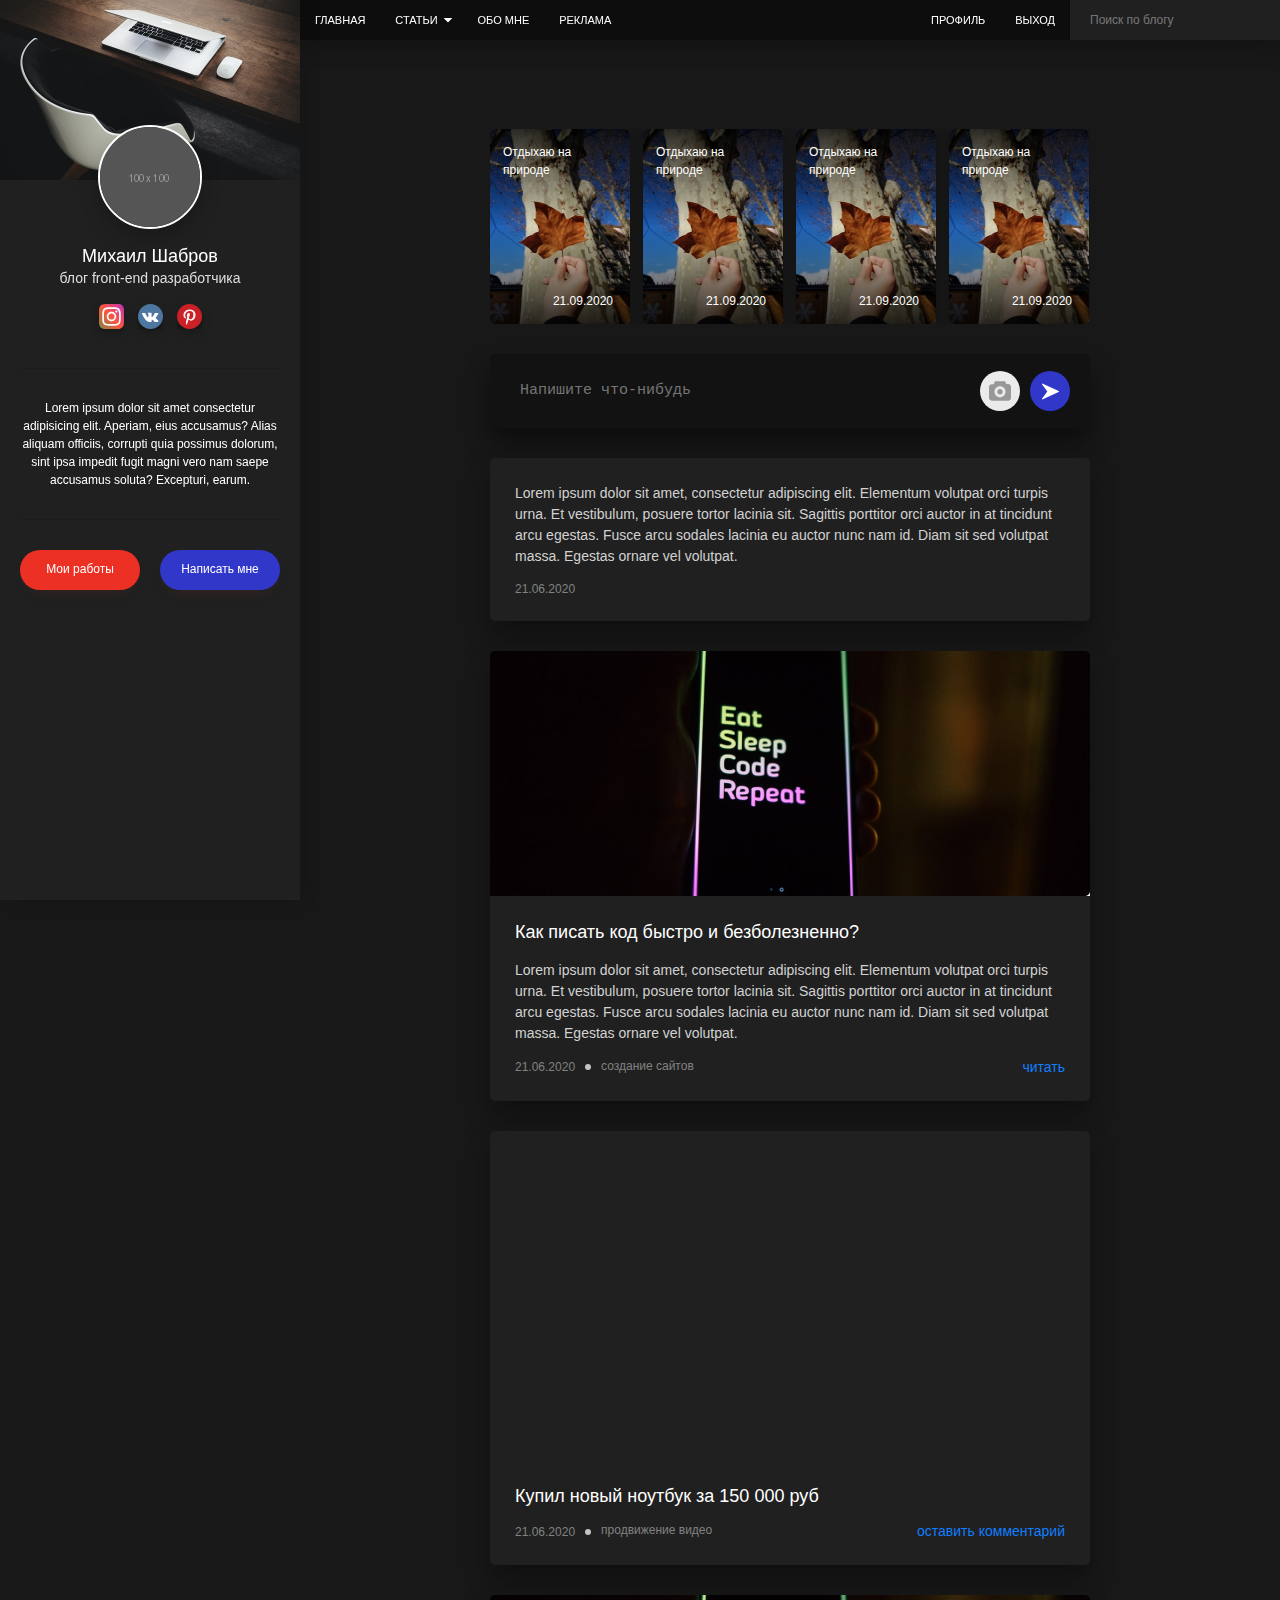
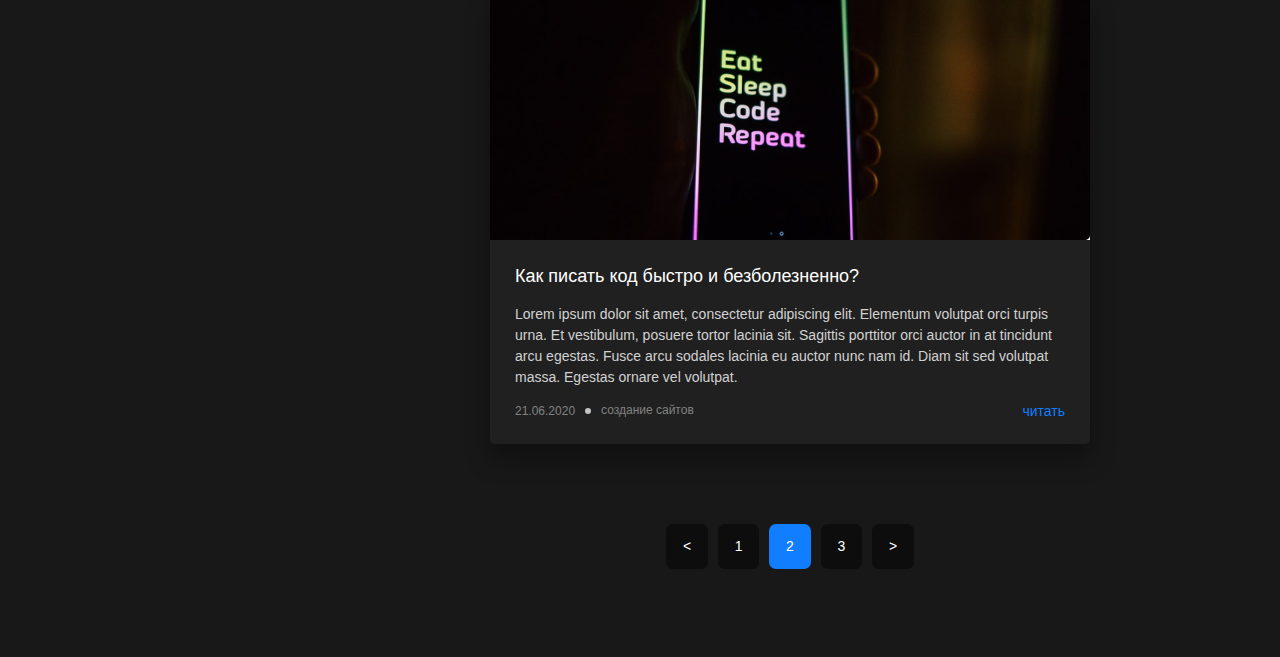
==== index.html @ 974a098c "test" ====
<!DOCTYPE html>
<html lang="ru">

<head>
    <meta charset="UTF-8">
    <meta http-equiv="X-UA-Compatible" content="IE=edge">
    <meta name="viewport" content="width=device-width, initial-scale=1.0">
    <link rel="stylesheet" href="css/style.min.css">
    <title>Главная</title>
</head>

<body>
    <div class="page">
        <header class="header">
            <div class="header__left">
                <nav class="nav">
                    <ul class="nav__list">
                        <li class="nav__item">
                            <a class="nav__link" href="index.html">Главная</a>
                        </li>
                        <li class="nav__item">
                            <a class="nav__link" href="#">
                                Статьи
                                <span class="nav__arrow arrow" id="arrow"></span>
                            </a>

                            <ul class="nav__sublist">
                                <li class="nav__subitem">
                                    <a class="nav__sublink" href="#">Создание сайтов</a>
                                </li>
                                <li class="nav__subitem">
                                    <a class="nav__sublink" href="#">Интернет-маркетинг</a>
                                </li>
                                <li class="nav__subitem">
                                    <a class="nav__sublink" href="#">Продвижение видео</a>
                                </li>
                            </ul>
                        </li>
                        <li class="nav__item">
                            <a class="nav__link" href="#">Обо мне</a>
                        </li>
                        <li class="nav__item">
                            <a class="nav__link" href="#">Реклама</a>
                        </li>
                    </ul>
                </nav>

                <button class="burger" type="button" id="burger">
                    <span></span>
                </button>
            </div>
            <div class="header__right">
                <nav class="nav">
                    <ul class="nav__list">
                        <li class="nav__item">
                            <a class="nav__link" href="profile.html">Профиль</a>
                        </li>
                        <li class="nav__item">
                            <a class="nav__link" href="signin.html">Выход</a>
                        </li>
                    </ul>
                </nav>
                <form action="searth.html" class="searth">
                    <input class="searth__input" type="text" name="mainsearth" id="mainsearth" placeholder="Поиск по блогу">
                </form>
            </div>
        </header>

        <aside class="sidebar">
            <div class="sidebar__header">
                <img src="images/sidebar-header.jpg" alt="">
            </div>
            <div class="sidebar__content">
                <div class="sidebar__user">
                    <img class="sidebar__user-photo" src="images/user-photo.png" alt="Михаил Шабров">
                    <div class="sidebar__user-info">
                        <h1 class="sidebar__user-name">Михаил Шабров</h1>
                        <div class="sidebar__user-text">блог front-end разработчика</div>
                    </div>
                    <div class="social social--sidebar">
                        <a class="social__link" href="#">
                            <img src="images/instagramSm.svg" alt="Миша Шабров insta">
                        </a>
                        <a class="social__link" href="#">
                            <img src="images/vkSm.svg" alt="Миша Шабров Vk">
                        </a>
                        <a class="social__link" href="#">
                            <img src="images/pinterestSm.svg" alt="Миша Шабров pinterest">
                        </a>
                    </div>
                </div>

                <nav class="nav  nav--mobile">
                    <ul class="nav__list">
                        <li class="nav__item">
                            <a class="nav__link" href="#">
                                Статьи
                                <span class="nav__arrow arrow" id="arrow"></span>
                            </a>

                            <ul class="nav__sublist">
                                <li class="nav__subitem">
                                    <a class="nav__sublink" href="#">Создание сайтов</a>
                                </li>
                                <li class="nav__subitem">
                                    <a class="nav__sublink" href="#">Интернет-маркетинг</a>
                                </li>
                                <li class="nav__subitem">
                                    <a class="nav__sublink" href="#">Продвижение видео</a>
                                </li>
                            </ul>
                        </li>
                        <li class="nav__item">
                            <a class="nav__link" href="#">
                                Обо мне
                                <span class="nav__arrow arrow" id="arrow"></span>
                            </a>

                            <ul class="nav__sublist">
                                <li class="nav__subitem">
                                    <a class="nav__sublink" href="#">Создание сайтов</a>
                                </li>
                                <li class="nav__subitem">
                                    <a class="nav__sublink" href="#">Интернет-маркетинг</a>
                                </li>
                                <li class="nav__subitem">
                                    <a class="nav__sublink" href="#">Продвижение видео</a>
                                </li>
                            </ul>
                        </li>
                        <li class="nav__item">
                            <a class="nav__link" href="#">Реклама</a>
                        </li>
                        <li class="nav__item">
                            <a class="nav__link" href="#">Профиль</a>
                        </li>
                    </ul>
                </nav>
                <div class="sidebar__text">
                    <p>Lorem ipsum dolor sit amet consectetur adipisicing elit. Aperiam, eius accusamus? Alias aliquam officiis, corrupti quia possimus dolorum, sint ipsa impedit fugit magni vero nam saepe accusamus soluta? Excepturi, earum.</p>
                </div>
                <div class="sidebar__footer">
                    <a class="btn btn--red btn--big" href="works.html">Мои работы</a>
                    <button class="btn btn--blue btn--big" type="button" data-modal="modal-contact">Написать мне</button>
                </div>
            </div>
        </aside>

        <main class="main">
            <div class="container">
                <img src="" alt="">
                <div class="stories">
                    <div class="stories__item" data-modal="modal-story">
                        <img class="stories__preview" src="images/story.jpg" alt="Отдыхаю на природе" />
                        <div class="stories__info">
                            <div class="stories__title">Отдыхаю на природе</div>
                            <div class="stories__date">21.09.2020</div>
                        </div>
                    </div>

                    <div class="stories__item" data-modal="modal-story">
                        <img class="stories__preview" src="images/story.jpg" alt="Отдыхаю на природе"></img>
                        <div class="stories__info">
                            <div class="stories__title">Отдыхаю на природе</div>
                            <div class="stories__date">21.09.2020</div>
                        </div>
                    </div>

                    <div class="stories__item" data-modal="modal-story">
                        <img class="stories__preview" src="images/story.jpg" alt="Отдыхаю на природе"></img>
                        <div class="stories__info">
                            <div class="stories__title">Отдыхаю на природе</div>
                            <div class="stories__date">21.09.2020</div>
                        </div>
                    </div>

                    <div class="stories__item" data-modal="modal-story">
                        <img class="stories__preview" src="images/story.jpg" alt="Отдыхаю на природе"></img>
                        <div class="stories__info">
                            <div class="stories__title">Отдыхаю на природе</div>
                            <div class="stories__date">21.09.2020</div>
                        </div>
                    </div>
                </div>

                <div class="add-post">
                    <form class="add-post__form" action="/">
                        <textarea class="add-post__text" name="add-post" placeholder="Напишите что-нибудь"></textarea>

                        <div class="add-post__actions">
                            <label class="add-post__file" for="imgInput">
                                <input type="file" id="imgInput">
                                <img src="images/photo.svg" alt="">
                            </label>
                            <button class="add-post__send" type="submit">
                                <img src="images/send.svg" alt="">
                            </button>
                        </div>
                    </form>
                </div>

                <div class="post">
                    <div class="post__content">
                        <div class="post__text-prev">
                            <p>Lorem ipsum dolor sit amet, consectetur adipiscing elit. Elementum volutpat orci turpis urna. Et vestibulum, posuere tortor lacinia sit. Sagittis porttitor orci auctor in at tincidunt arcu egestas. Fusce arcu sodales lacinia eu auctor nunc nam id. Diam sit sed volutpat massa. Egestas ornare vel volutpat.</p>
                        </div>

                        <div class="post__footer">
                            <ul class="post__data">
                                <li class="post__date">21.06.2020</li>
                            </ul>
                        </div>
                    </div>
                </div>

                <article class="post">
                    <div class="post__header post__header--preview">
                        <img src="images/post-preview.jpg" alt="Как писать код быстро и безболезненно?">
                    </div>
                    <div class="post__content">
                        <h2 class="post__title">Как писать код быстро и безболезненно?</h2>
                        <div class="post__text-prev">
                            <p>Lorem ipsum dolor sit amet, consectetur adipiscing elit. Elementum volutpat orci turpis urna. Et vestibulum, posuere tortor lacinia sit. Sagittis porttitor orci auctor in at tincidunt arcu egestas. Fusce arcu sodales lacinia eu auctor nunc nam id. Diam sit sed volutpat massa. Egestas ornare vel volutpat.</p>
                        </div>

                        <div class="post__footer">
                            <ul class="post__data">
                                <li class="post__date">21.06.2020</li>
                                <li class="post__cat">
                                    <a href="#">создание сайтов</a>
                                </li>
                            </ul>

                            <a class="post__read" href="post.html">читать</a>
                        </div>
                    </div>
                </article>

                <article class="post">
                    <div class="post__header">
                        <p class="embed">
                            <iframe src="https://www.youtube.com/embed/bWCzbR5DvCo" title="YouTube video player" frameborder="0" allow="accelerometer; autoplay; clipboard-write; encrypted-media; gyroscope; picture-in-picture" allowfullscreen></iframe>
                        </p>
                    </div>
                    <div class="post__content">
                        <h2 class="post__title">Купил новый ноутбук за 150 000 руб</h2>

                        <div class="post__footer">
                            <ul class="post__data">
                                <li class="post__date">21.06.2020</li>
                                <li class="post__cat">
                                    <a href="#">продвижение видео</a>
                                </li>
                            </ul>

                            <a class="post__read" href="#">оставить комментарий</a>
                        </div>
                    </div>
                </article>

                <article class="post">
                    <div class="post__header  post__header--preview">
                        <img src="images/post-preview.jpg" alt="Как писать код быстро и безболезненно?">
                    </div>
                    <div class="post__content">
                        <h2 class="post__title">Как писать код быстро и безболезненно?</h2>
                        <div class="post__text-prev">
                            <p>Lorem ipsum dolor sit amet, consectetur adipiscing elit. Elementum volutpat orci turpis urna. Et vestibulum, posuere tortor lacinia sit. Sagittis porttitor orci auctor in at tincidunt arcu egestas. Fusce arcu sodales lacinia eu auctor nunc nam id. Diam sit sed volutpat massa. Egestas ornare vel volutpat.</p>
                        </div>

                        <div class="post__footer">
                            <ul class="post__data">
                                <li class="post__date">21.06.2020</li>
                                <li class="post__cat">
                                    <a href="#">создание сайтов</a>
                                </li>
                            </ul>

                            <a class="post__read" href="post.html">читать</a>
                        </div>
                    </div>
                </article>

                <ul class="pagenav">
                    <li class="pagenav__item">
                        <a class="pagenav__link" href="#">&lt;</a>
                    </li>
                    <li class="pagenav__item">
                        <a class="pagenav__link" href="#">1</a>
                    </li>
                    <li class="pagenav__item this-page">
                        <a class="pagenav__link" href="#">2</a>
                    </li>
                    <li class="pagenav__item">
                        <a class="pagenav__link" href="#">3</a>
                    </li>
                    <li class="pagenav__item">
                        <a class="pagenav__link" href="#">&gt;</a>
                    </li>
                </ul>

            </div>
        </main>
    </div>
    <div class="modal" id="modal-contact">
        <div class="modal__content modal__content--contact">

            <button class="modal__close" type="button" id="closeModal">
                <img src="images/close.svg" alt="закрыть">
            </button>

            <form class="form" action="/">
                <div class="form__group">
                    <input class="form__field" type="text" name="contactName" placeholder="Ваще имя">
                    <span class="form__line"></span>
                </div>
                <div class="form__group">
                    <input class="form__field" type="email" name="contactEmail" placeholder="Ваш e-mail">
                    <span class="form__line"></span>
                </div>
                <div class="form__group">
                    <textarea class="form__field  form__field--textarea" name="contactText" placeholder="Текст сообщения"></textarea>
                    <span class="form__line"></span>
                </div>
                <div class="form__footer">
                    <button class="btn  btn--blue  btn--sm" type="submit">Отправить</button>
                </div>
            </form>

            <ul class="modal__footer">
                <li class="modal__footer-item">
                    e-mail: <a href="mailto:info@mywebsite.com">info@mywebsite.com</a>
                </li>
                <li class="modal__footer-item">
                    тел: <a href="tel:+94323285622">+943-232-856-22</a>
                </li>
            </ul>

        </div>
    </div>

    <div class="modal" id="modal-share">
        <div class="modal__content">

            <button class="modal__close" type="button" id="closeModal">
                <img src="images/close.svg" alt="закрыть">
            </button>

            <div class="social  social--modal">
                <a class="social__link" href="#">
                    <img src="images/shareFacebook.svg" alt="Миша Шабров insta">
                </a>
                <a class="social__link" href="#">
                    <img src="images/shareTwitter.svg" alt="Миша Шабров Vk">
                </a>
                <a class="social__link" href="#">
                    <img src="images/shareVk.svg" alt="Миша Шабров Vk">
                </a>
                <a class="social__link" href="#">
                    <img src="images/shareCopy.svg" alt="Миша Шабров pinterest">
                </a>
            </div>
        </div>
    </div>

    <div class="modal" id="modal-story">
        <div class="modal__content  modal__content--story">
            <video class="modal__story" src="" poster="http://placehold.it/450x600"></video>
        </div>
    </div>

    <!-- JabaScript -->
    <script src="js/app.min.js"></script>

</body>

</html>
---- css/style.min.css ----
*, *::before, *::after {
  box-sizing: border-box;
}

*:focus {
  outline: none;
}

h1, h2, h3, h4, h5, h6 {
  margin: 0;
  padding: 0;
}

a {
  font-family: inherit;
  text-decoration: none;
  color: inherit;
}

p {
  padding: 0;
  margin: 0;
}

ul, ol, li {
  padding: 0;
  margin: 0;
  list-style: none;
}

button, input {
  padding: 0;
  font-family: inherit;
  font-size: inherit;
  color: inherit;
  background: none;
  border: none;
}

html {
  font-size: 10px;
}

body {
  font-family: -apple-system, BlinkMacSystemFont, "Segoe UI", Roboto, "Helvetica Neue", Arial, "Noto Sans", sans-serif, "Apple Color Emoji", "Segoe UI Emoji", "Segoe UI Symbol", "Noto Color Emoji";
  font-size: 1.4rem;
  line-height: 1.5;
  font-weight: 400;
  color: #fff;
  background-color: #181818;
}
body.no-scroll, body.show-sidebar {
  overflow: hidden;
}

.page {
  display: flex;
  flex-direction: column;
  justify-content: center;
  min-height: 90vh;
  overflow: hidden;
}
.page__title {
  margin-bottom: 3rem;
  font-size: 2.1rem;
  line-height: 1;
  color: #fff;
}
.page__title--mb {
  margin-bottom: 6rem;
}
@media (max-width: 575px) {
  .page__title--mb {
    margin-bottom: 3rem;
  }
}
.show-sidebar .page::after {
  content: "";
  display: block;
  width: 100%;
  height: 100%;
  position: fixed;
  top: 0;
  left: 0;
  z-index: 1;
  background-color: rgba(0, 0, 0, 0.9);
}

.main {
  margin: auto 0;
  padding: 10rem 0 8rem 30rem;
}
@media (max-width: 991px) {
  .main {
    padding-left: 0;
  }
}
@media (max-width: 768px) {
  .main {
    padding: 6rem 0 4rem;
  }
}

.container {
  max-width: 70rem;
  margin: 0 auto;
  padding: 0 5rem;
}
@media (max-width: 768px) {
  .container {
    max-width: 64rem;
    padding: 0 2rem;
  }
}

.embed,
.fr-video {
  display: block;
  position: relative;
  overflow: hidden;
}
.embed::before,
.fr-video::before {
  content: "";
  display: block;
  padding-top: 56.25%;
}
.embed iframe,
.embed video,
.embed object,
.embed embed,
.fr-video iframe,
.fr-video video,
.fr-video object,
.fr-video embed {
  width: 100%;
  height: 100%;
  position: absolute;
  top: 0;
  left: 0;
}

.header {
  width: calc(100% - 30rem);
  height: 40px;
  display: flex;
  justify-content: space-between;
  background-color: #0D0D0D;
  box-shadow: 0px 5px 22px rgba(0, 0, 0, 0.25);
  position: fixed;
  top: 0;
  right: 0;
  z-index: 1000;
}
.header__left {
  display: flex;
}
.header__right {
  display: flex;
}
@media (max-width: 991px) {
  .header {
    width: 100%;
  }
}

.nav--mobile {
  display: none;
}
.nav__list {
  display: flex;
}
@media (max-width: 991px) {
  .nav__list {
    flex-direction: column;
  }
}
.nav__item {
  position: relative;
  background-color: #0D0D0D;
  color: #fff;
  transition: background-color 0.2s linear;
}
@media (max-width: 991px) {
  .nav__item {
    text-align: left;
    background-color: transparent;
  }
}
@media (min-width: 991px) {
  .nav__item:hover {
    background-color: #3137C9;
  }
  .nav__item:hover .nav__sublist {
    pointer-events: all;
    opacity: 1;
    transform: translateX(0);
  }
}
.nav__link {
  display: block;
  height: 4rem;
  padding: 1.2em 1.36em;
  position: relative;
  text-transform: uppercase;
  font-size: 1.1rem;
  line-height: 1.3;
  color: inherit;
}
@media (max-width: 991px) {
  .nav__link {
    height: auto;
    padding: 0.6em 0;
    text-transform: none;
    font-size: 1.6rem;
    font-weight: 300;
  }
}
.nav__sublist {
  width: 16.5rem;
  padding: 1rem 1.4rem 1.2rem;
  background-color: #3137C9;
  box-shadow: 0px 6px 8px rgba(0, 0, 0, 0.2);
  border-radius: 0px 0px 5px 5px;
  pointer-events: none;
  opacity: 0;
  position: absolute;
  top: 100%;
  left: 0;
  transform: translateY(50%);
  transition: opacity 0.2s linear, transform 0.2s linear;
}
@media (max-width: 991px) {
  .nav__sublist {
    display: none;
    padding-left: 2rem;
    padding-right: 0;
    position: static;
    pointer-events: all;
    background-color: transparent;
    box-shadow: none;
    opacity: 1;
    transform: translateY(0);
  }
  .nav__sublist.open {
    display: block;
  }
}
.nav__subitem:not(:last-child) {
  margin-bottom: 1rem;
}
.nav__sublink {
  font-size: 1.2rem;
  line-height: 1.4;
  color: #fff;
  color: inherit;
}
.nav__sublink:hover {
  text-decoration: underline;
}
@media (max-width: 991px) {
  .nav__sublink {
    font-weight: 300;
    font-size: 1.5rem;
  }
}
@media (max-width: 991px) {
  .nav {
    display: none;
  }
  .nav--mobile {
    display: block;
    padding-left: 1rem;
  }
}

.arrow {
  width: 1rem;
  height: 0.5rem;
  display: block;
  background-image: url("../images/arrow.svg");
  background-repeat: no-repeat;
  background-size: cover;
  position: absolute;
  top: 50%;
  right: 1rem;
  z-index: 1;
  transform: translate(0, -50%);
}

.burger {
  width: 3rem;
  height: 2rem;
  display: none;
  position: absolute;
  top: 50%;
  left: 1.5rem;
  z-index: 1;
  transform: translateY(-50%);
}
.burger span {
  display: block;
  width: 100%;
  height: 0.2rem;
  background-color: #fff;
  transition: background-color 0.2s linear;
}
.burger span::before, .burger span::after {
  content: "";
  display: block;
  width: 100%;
  height: 0.2rem;
  position: absolute;
  background-color: #fff;
  transition: transform 0.2s linear;
}
.burger span::before {
  top: 0%;
}
.burger span::after {
  bottom: 0;
}
.show-sidebar .burger span {
  background-color: transparent;
}
.show-sidebar .burger span::before, .show-sidebar .burger span::after {
  top: 50%;
}
.show-sidebar .burger span::before {
  transform: rotate(45deg);
}
.show-sidebar .burger span::after {
  transform: rotate(-45deg);
}
@media (max-width: 991px) {
  .burger {
    display: block;
  }
}

.searth {
  background-color: #202020;
}
.searth__input {
  display: block;
  min-width: 21rem;
  height: 100%;
  padding: 0 2rem;
  font-size: 1.2rem;
  line-height: 1.2;
  color: #fff;
}
.searth__input::placeholder {
  color: rgba(255, 255, 255, 0.4);
}
@media (max-width: 768px) {
  .searth__input::placeholder {
    font-size: 1.6rem;
  }
}

.sidebar {
  width: 30rem;
  height: 100vh;
  padding-bottom: 2rem;
  display: flex;
  flex-direction: column;
  background-color: #202020;
  box-shadow: 5px 0px 15px rgba(5, 5, 5, 0.1);
  text-align: center;
  position: fixed;
  top: 0;
  left: 0;
  z-index: 1000;
}
@media (max-width: 991px) {
  .sidebar {
    height: calc(100vh - 4rem);
    top: 4rem;
    background-color: #0D0D0D;
    transform: translateX(-100%);
    transition: transform 0.2s linear;
  }
  .show-sidebar .sidebar {
    transform: translateX(0);
  }
}
.sidebar__header {
  height: 18rem;
}
.sidebar__header img {
  display: block;
  width: 100%;
  height: 100%;
}
@media (max-width: 991px) {
  .sidebar__header {
    height: 10rem;
  }
}
.sidebar__content {
  display: flex;
  flex-direction: column;
  margin-top: -5.5rem;
  padding: 0 2rem;
}
@media (max-width: 991px) {
  .sidebar__content {
    margin-top: -2rem;
  }
}
.sidebar__user {
  margin-bottom: 2.5rem;
}
@media (max-width: 991px) {
  .sidebar__user {
    display: flex;
    align-items: flex-end;
    text-align: left;
    margin-bottom: 2rem;
    padding-bottom: 1.5rem;
    border-bottom: 2px solid #1c1c1c;
  }
}
.sidebar__user-photo {
  margin-bottom: 1rem;
  border-radius: 50%;
  border: 2px solid #fff;
  box-shadow: 0px 7px 20px rgba(0, 0, 0, 0.25);
}
@media (max-width: 991px) {
  .sidebar__user-photo {
    width: 6.5rem;
    height: 6.5rem;
    margin-bottom: 0;
    margin-right: 1rem;
  }
}
.sidebar__user-name {
  font-weight: 400;
  font-size: 1.8rem;
  line-height: 1.3;
}
@media (max-width: 991px) {
  .sidebar__user-name {
    font-size: 1.5rem;
  }
}
.sidebar__user-text {
  margin-bottom: 1.5rem;
  font-size: 1.4rem;
  font-weight: 300;
  color: #DEDEDE;
}
@media (max-width: 991px) {
  .sidebar__user-text {
    margin-bottom: 0;
    font-size: 1.2rem;
  }
}
.sidebar__text {
  padding: 3rem 0;
  border-top: 1px solid #1C1C1C;
  border-bottom: 1px solid #1C1C1C;
  font-size: 1.2rem;
}
@media (max-width: 991px) {
  .sidebar__text {
    display: none;
  }
}
.sidebar__footer {
  display: flex;
  justify-content: space-between;
  margin-top: 3rem;
}

.social {
  display: flex;
  justify-content: center;
}
@media (max-width: 991px) {
  .social--sidebar {
    display: none;
  }
}
.social__link {
  display: inline-block;
  transition: transform 0.2s ease-in-out;
}
.social__link img {
  filter: drop-shadow(0px 4px 4px rgba(0, 0, 0, 0.25));
}
.social__link:not(:last-child) {
  margin-right: 1rem;
}
.social__link:hover {
  transform: translateY(5%);
}

.btn {
  display: inline-block;
  padding: 1em 1.75em;
  font-size: 1.2rem;
  font-weight: 500;
  line-height: 1.3;
  box-shadow: 0px 0.6em 1.5em -0.9em rgba(242, 63, 63, 0.2);
  border-radius: 2em;
  cursor: pointer;
  transition: opacity 0.2s linear;
}
.btn:hover {
  opacity: 0.8;
}
.btn--red {
  background-color: #ED3024;
  box-shadow: #ED3024;
}
.btn--blue {
  background-color: #3137C9;
  box-shadow: #3137C9;
}
.btn--big {
  min-width: 12rem;
}
.btn--sm {
  padding: 0.7em 1.2em;
  border-radius: 0.4em;
}

.stories {
  display: grid;
  grid-template-columns: repeat(4, 14rem);
  grid-template-rows: 19.5rem;
  gap: 1.3rem;
  overflow: auto;
  margin-bottom: 3rem;
}
.stories__item {
  overflow: hidden;
  box-shadow: 0px 5px 15px rgba(0, 0, 0, 0.2);
  border-radius: 0.4em;
  position: relative;
}
.stories__item::after {
  content: "";
  display: block;
  width: 100%;
  height: 100%;
  background: linear-gradient(to bottom, rgba(0, 0, 0, 0.8) 0%, rgba(0, 0, 0, 0) 50%, rgba(0, 0, 0, 0.8) 100%);
  position: absolute;
  top: 0;
  left: 0;
}
.stories__preview {
  display: block;
  max-width: 100%;
  height: auto;
}
.stories__info {
  height: 100%;
  padding: 1.4rem 1.7rem 1.4rem 1.3rem;
  font-size: 1.2rem;
  display: flex;
  flex-direction: column;
  justify-content: space-between;
  align-items: flex-end;
  position: absolute;
  top: 0;
  left: 0;
  z-index: 1;
}

.add-post {
  margin-bottom: 3rem;
  padding: 1.7rem 2rem 1.7rem 3rem;
  background-color: #121212;
  box-shadow: 0px 15px 25px rgba(0, 0, 0, 0.45);
  border-radius: 0.35em;
}
.add-post__form {
  display: flex;
  justify-content: space-between;
  align-items: center;
}
.add-post__text {
  display: block;
  overflow: hidden;
  width: 100%;
  height: 3rem;
  padding: 0;
  border: none;
  background: none;
  resize: none;
  font-size: 1.5rem;
  line-height: 2;
  color: #d2d2d2;
}
.add-post__actions {
  width: 10rem;
  display: flex;
  align-items: center;
}
.add-post__file, .add-post__send {
  width: 4rem;
  height: 4rem;
  display: flex;
  justify-content: center;
  align-items: center;
  border-radius: 50%;
  cursor: pointer;
}
.add-post__file {
  margin-right: 1rem;
  background-color: #EBEBEB;
}
.add-post__file input {
  display: none;
}
.add-post__send {
  background-color: #3137C9;
}

.post {
  overflow: hidden;
  padding: 2.5rem;
  background-color: #202020;
  box-shadow: 0px 15px 25px rgba(0, 0, 0, 0.35);
  border-radius: 0.35em;
}
.post:not(:last-child) {
  margin-bottom: 3rem;
}
@media (max-width: 575px) {
  .post:not(:last-child) {
    margin-bottom: 2rem;
  }
}
.post__actions {
  display: flex;
  justify-content: space-between;
  align-items: center;
  margin-bottom: 1rem;
}
.post__actions-item {
  display: flex;
  align-items: center;
  font-size: 1.2rem;
  opacity: 0.6;
}
.post__actions-item img {
  margin-left: 1rem;
}
.post__actions-item:hover {
  text-decoration: underline;
  opacity: 1;
}
.post__header {
  margin-bottom: 2rem;
}
.post__header img {
  display: block;
  max-width: 100%;
  margin: 0 auto;
  height: auto;
}
.post__header .embed {
  border-radius: 0.35em;
}
.post__header--preview {
  margin: -2.5rem -2.5rem 2.5rem;
}
@media (max-width: 575px) {
  .post__header--preview {
    margin: -1.5rem -1.5rem 1.5rem;
  }
}
.post__title {
  margin-bottom: 1.5rem;
  font-size: 1.8rem;
  font-weight: 500;
  line-height: 1.3;
}
.post__title--mb0 {
  margin-bottom: 0;
}
.post__title--title {
  margin-bottom: 0.5rem;
}
.post__subtitle {
  margin-bottom: 1.5rem;
  font-size: 1.6em;
  font-weight: 500;
}
.post__text-prev {
  font-size: 1.4rem;
  color: #d2d2d2;
}
.post__text {
  font-size: 1.4rem;
  color: #d2d2d2;
}
.post__text p {
  margin-bottom: 3rem;
}
@media (max-width: 575px) {
  .post__text p {
    margin-bottom: 1.5rem;
  }
}
.post__text img {
  display: block;
  max-width: 100%;
  height: auto;
}
.post__text ul, .post__text ol {
  list-style-position: inside;
  margin-bottom: 2rem;
}
.post__text ul ul, .post__text ul ol, .post__text ol ul, .post__text ol ol {
  padding-left: 1.5rem;
  margin-bottom: 0;
}
.post__text ol > li {
  list-style: decimal;
  list-style-position: inside;
}
.post__footer {
  display: flex;
  justify-content: space-between;
  margin-top: 1.5rem;
}
@media (max-width: 575px) {
  .post__footer {
    flex-direction: column;
  }
}
.post__data {
  display: flex;
  font-size: 1.2rem;
  line-height: 1.2;
  color: #828282;
}
.post__data li:not(:last-child) {
  display: flex;
  align-items: center;
}
.post__data li:not(:last-child)::after {
  content: "";
  display: inline-block;
  margin: 0 1rem;
  width: 0.6rem;
  height: 0.6rem;
  border-radius: 100%;
  background-color: #C4C4C4;
}
.post__data a:hover {
  text-decoration: underline;
}
@media (max-width: 575px) {
  .post__data {
    margin-bottom: 1rem;
  }
}
.post__read {
  font-size: 1.4rem;
  line-height: 1.2;
  color: #107EFF;
}
.post__read:hover {
  text-decoration: underline;
}
@media (max-width: 768px) {
  .post {
    padding: 1.5rem;
  }
}

.pagenav {
  display: flex;
  justify-content: center;
  margin-top: 8rem;
}
.pagenav__item {
  padding: 0.85em 1.2em;
  background-color: #0D0D0D;
  border-radius: 0.5em;
  transition: background-color 0.2s linear;
}
.pagenav__item:not(:last-child) {
  margin-right: 1rem;
}
.pagenav__item:hover {
  background-color: rgba(16, 126, 255, 0.4);
}
.pagenav__item.this-page {
  background-color: #107EFF;
}
@media (max-width: 575px) {
  .pagenav {
    margin-top: 4rem;
  }
}

.related {
  margin-bottom: 3rem;
  padding: 3rem 0 0.5rem;
  border-top: 1px solid #1c1c1c;
  border-bottom: 1px solid #1c1c1c;
}
.related__list {
  display: flex;
  flex-wrap: wrap;
}
@media (max-width: 575px) {
  .related__list {
    flex-direction: column;
  }
}
.related__list-item {
  width: 50%;
  margin-bottom: 2.5rem;
}
@media (max-width: 575px) {
  .related__list-item {
    width: 100%;
  }
}
.related__name {
  display: block;
  text-overflow: ellipsis;
  overflow: hidden;
  white-space: nowrap;
  font-size: 1.4rem;
  font-weight: 500;
  line-height: 1.2;
  color: #F3EBA2;
}
.related__name:hover {
  text-decoration: underline;
}
.related__date {
  font-size: 1.2rem;
  line-height: 1.2;
  color: #828282;
}
@media (max-width: 575px) {
  .related {
    padding-top: 1.5rem;
    margin-bottom: 2rem;
  }
}

.form {
  display: flex;
  flex-wrap: wrap;
}
.form__group {
  width: 100%;
  margin-bottom: 1.5rem;
  position: relative;
}
.form__field {
  width: 100%;
  padding: 1rem 0;
  display: block;
  border: none;
  border-bottom: 1px solid #3F3F3F;
  background: none;
  font-family: inherit;
  font-size: 1.4rem;
  line-height: 1.2;
  color: #fff;
}
.form__field--textarea {
  overflow: hidden;
  height: 30px;
  padding: 0.5rem 0;
  resize: none;
}
.form__field::placeholder {
  color: rgba(255, 255, 255, 0.2);
}
.form__field:focus + .form__line {
  width: 100%;
}
.form__line {
  width: 0;
  height: 1px;
  position: absolute;
  bottom: 0;
  left: 0;
  z-index: 1;
  background-color: #107EFF;
  transition: width 0.2s linear;
}
.form__footer {
  margin-top: 1rem;
}
.form__footer--center {
  margin: 1rem auto 2rem;
}

.comments {
  margin-top: 5rem;
}
.comments > .comments {
  margin-top: 3rem;
}
.comments > .comments .comments__item {
  padding-left: 3rem;
}
@media (max-width: 575px) {
  .comments > .comments .comments__item {
    padding-left: 1.5rem;
  }
}
@media (max-width: 575px) {
  .comments > .comments {
    margin-top: 2rem;
  }
}
.comments__author {
  display: flex;
  align-items: center;
  margin-bottom: 1.5rem;
}
.comments__author-left {
  margin-right: 1.5rem;
}
.comments__avatar {
  width: 3rem;
  height: 3rem;
  border-radius: 50%;
}
.comments__author-right {
  line-height: 1.5;
}
.comments__name {
  font-size: 1.2rem;
  font-weight: 500;
  color: #fff;
}
.comments__date {
  font-size: 1.2rem;
  font-weight: 400;
  color: #757575;
}
.comments__text {
  margin-bottom: 1rem;
  font-size: 1.2rem;
  line-height: 1.3;
  color: #fff;
}
.comments__reply {
  font-size: 1.2rem;
  color: #107EFF;
}
.comments__reply:hover {
  text-decoration: underline;
}
@media (max-width: 575px) {
  .comments {
    margin-top: 3rem;
  }
}

.work {
  display: flex;
  overflow: hidden;
  background-color: #202020;
  box-shadow: 0px 15px 25px rgba(0, 0, 0, 0.35);
  border-radius: 0.35em;
}
.work:not(:last-child) {
  margin-bottom: 3rem;
}
.work__left {
  width: 50%;
}
.work__left img {
  display: block;
  max-width: 100%;
  height: auto;
  object-fit: cover;
}
@media (max-width: 768px) {
  .work__left {
    width: 100%;
  }
}
.work__right {
  width: 50%;
  display: flex;
  flex-direction: column;
  padding: 2.5rem;
}
@media (max-width: 768px) {
  .work__right {
    width: 100%;
  }
}
.work__title {
  margin-bottom: 3rem;
  font-size: 2.4rem;
  line-height: 1.1;
  font-weight: 500;
  color: #fff;
}
@media (max-width: 575px) {
  .work__title {
    margin-bottom: 1.5rem;
    font-size: 2rem;
  }
}
.work__text {
  max-height: 28rem;
  overflow: auto;
  margin-bottom: 3rem;
  font-size: 1.6rem;
  line-height: 1.6;
  color: #d2d2d2;
}
@media (max-width: 575px) {
  .work__text {
    font-size: 1.2rem;
  }
}
.work__tags {
  display: flex;
  flex-wrap: wrap;
}
.work__tags-item {
  margin-bottom: 1rem;
  padding: 0.4rem 0.9rem;
  background-color: #EA8C1E;
  border-radius: 0.3rem;
  font-size: 1.1em;
  line-height: 1.2;
  color: #fff;
}
.work__tags-item:not(:last-child) {
  margin-right: 1rem;
}
.work__wrap {
  margin-top: auto;
  margin-left: auto;
  max-width: 13rem;
}
@media (max-width: 768px) {
  .work__wrap {
    margin-top: 2rem;
  }
}
@media (max-width: 768px) {
  .work {
    flex-direction: column;
  }
}

.profile {
  width: 100%;
  display: flex;
  justify-content: space-between;
  align-items: center;
}
.profile__left {
  width: 100%;
  max-width: 35rem;
  padding-right: 1rem;
}
.profile__right {
  max-width: 15rem;
}
@media (max-width: 575px) {
  .profile__right {
    margin-bottom: 2rem;
  }
}
.profile__photo {
  display: flex;
  flex-direction: column;
  font-size: 1.4rem;
  line-height: 1.2;
  color: #107EFF;
  text-decoration: underline;
}
.profile__photo img {
  margin-bottom: 1rem;
}
.profile__photo input {
  display: none;
}
.profile__photo:hover {
  text-decoration: none;
}
@media (max-width: 575px) {
  .profile {
    align-items: flex-start;
    flex-direction: column-reverse;
  }
}

.sign {
  max-width: 28rem;
  margin: 0 auto;
  text-align: center;
}
.sign__footer {
  display: flex;
  justify-content: center;
}
.sign__footer-item {
  margin: 0 0.5rem;
}
.sign__footer-item a:hover {
  text-decoration: underline;
}

.modal {
  width: 100%;
  height: 100%;
  display: none;
  justify-content: center;
  align-items: center;
  padding: 1rem;
  position: fixed;
  top: 0;
  left: 0;
  z-index: 1010;
  background-color: rgba(0, 0, 0, 0.9);
}
.modal.show-modal {
  display: flex;
}
.modal__content {
  max-width: 50rem;
  padding: 8rem;
  position: relative;
  background-color: #202020;
  border-radius: 0.35em;
  box-shadow: 0px 10px 35px rgba(0, 0, 0, 0.25);
}
.modal__content--contact {
  padding-bottom: 2.5rem;
}
.modal__content--story {
  padding: 0;
  background: none;
}
.modal__close {
  position: absolute;
  top: 2rem;
  right: 2rem;
  z-index: 1;
  cursor: pointer;
}
.modal__close img {
  transition: transform 0.3s linear, opacity 0.3s linear;
  opacity: 0.6;
}
.modal__close:hover img {
  transform: scale(1.3);
  opacity: 1;
}
.modal__footer {
  display: flex;
  justify-content: center;
  margin-top: 4rem;
}
.modal__footer-item {
  margin: 0 1rem;
  font-size: 1.2rem;
  color: #B3B3B3;
}
.modal__footer-item a {
  text-decoration: underline;
}
.modal__footer-item:hover a {
  text-decoration: none;
}
.modal__video {
  display: block;
  max-width: 100%;
  height: auto;
}
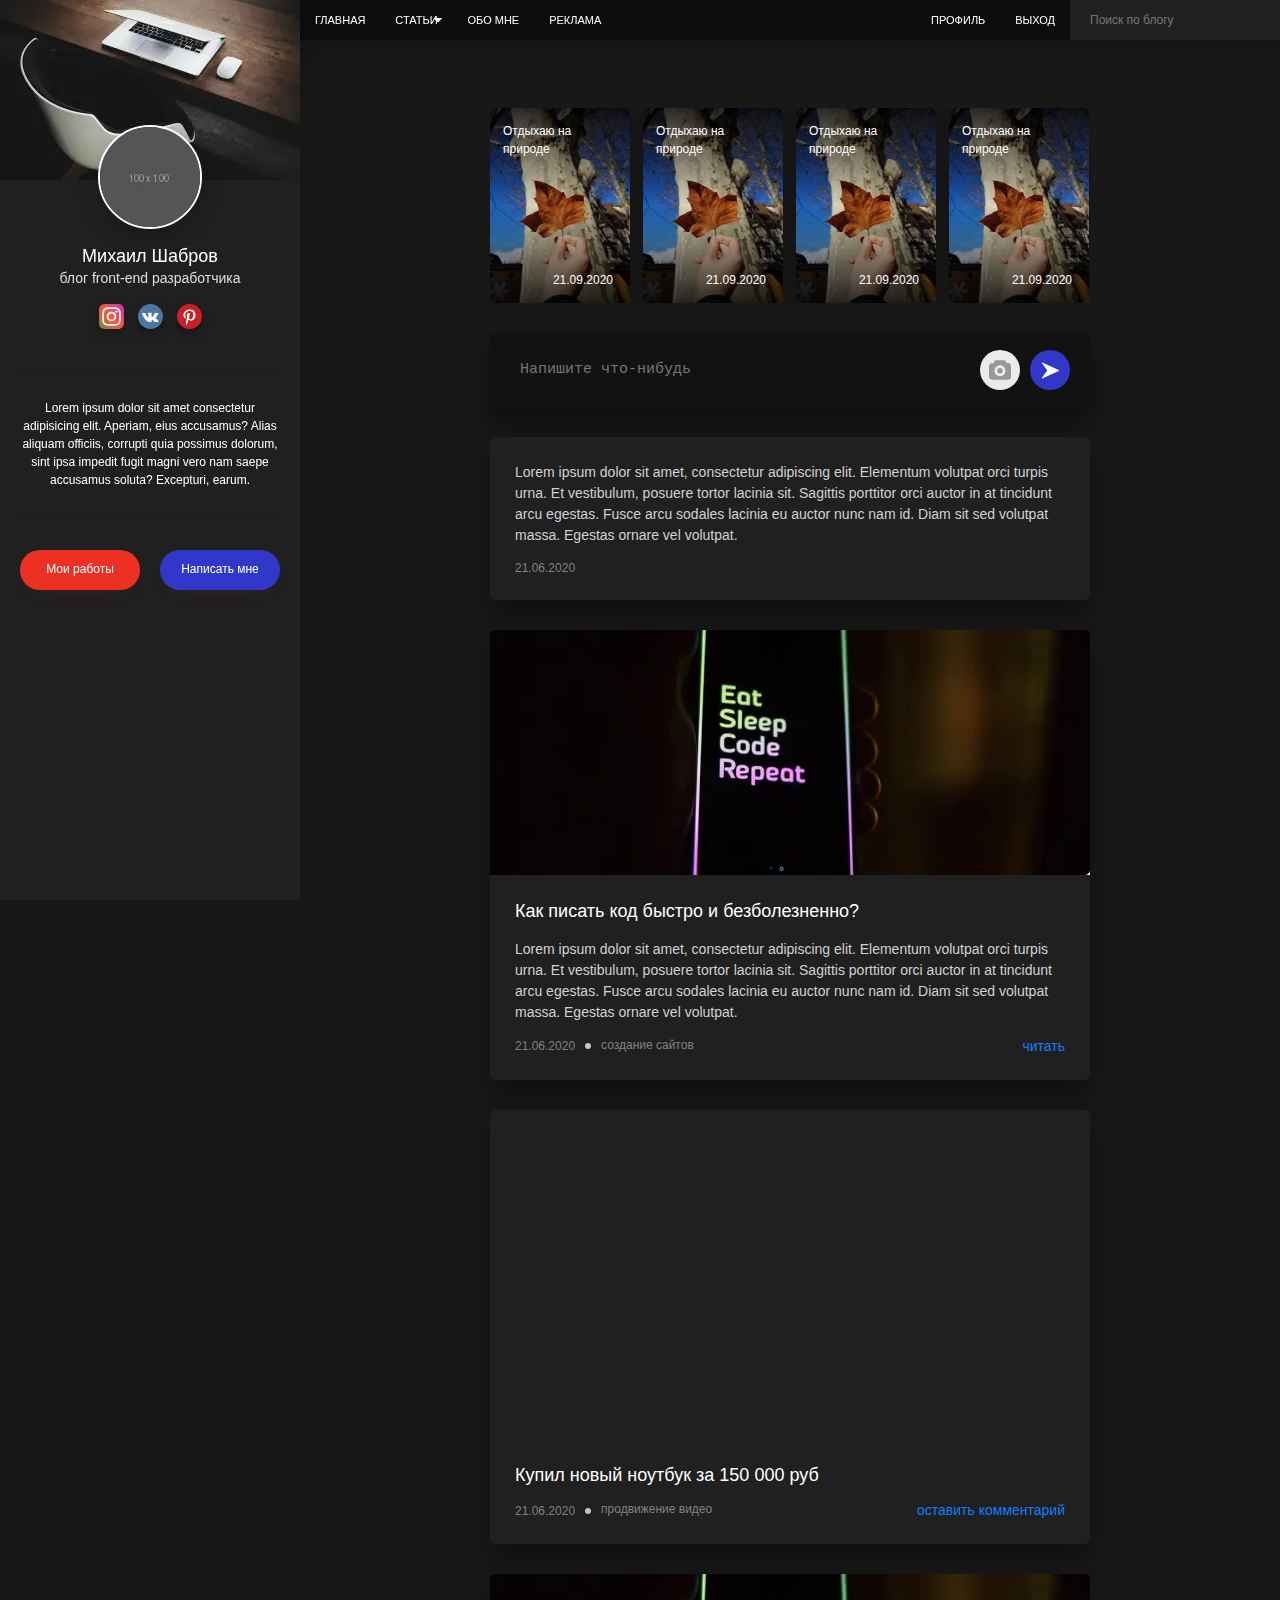
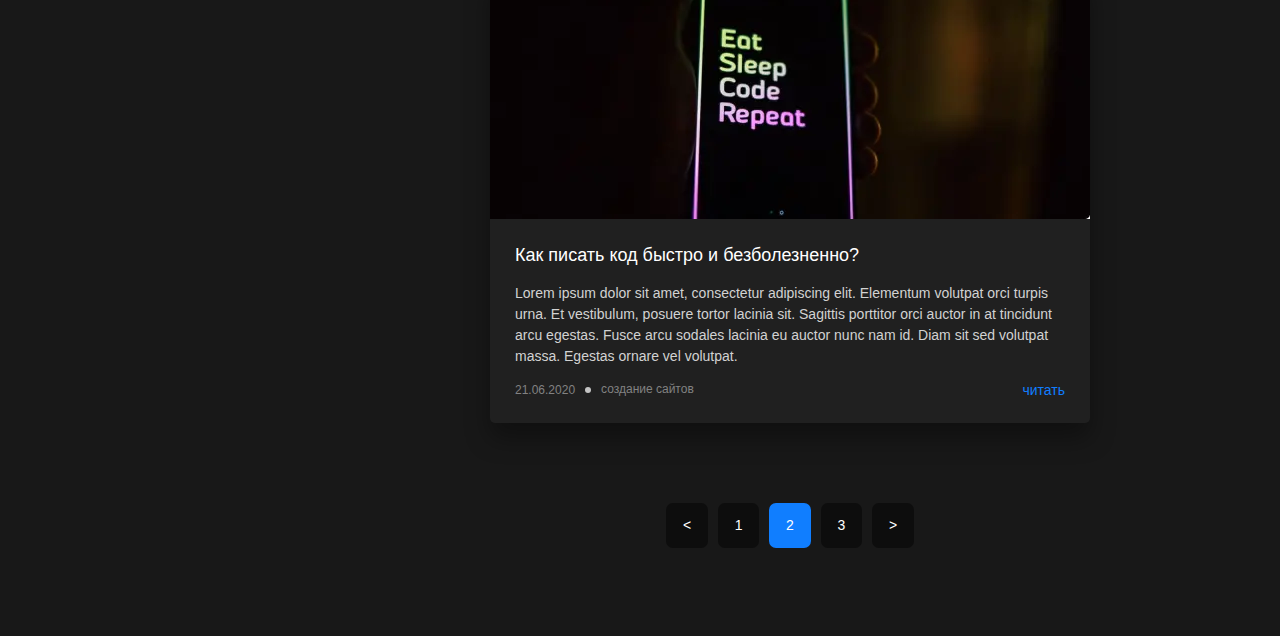
==== commit 7436f7ea: "build" ====
--- a/index.html
+++ b/index.html
@@ -5,7 +5,7 @@
     <meta charset="UTF-8">
     <meta http-equiv="X-UA-Compatible" content="IE=edge">
     <meta name="viewport" content="width=device-width, initial-scale=1.0">
-    <link rel="stylesheet" href="css/style.min.css">
+    <link rel="stylesheet" href="css/style.min.css?_v=20211227165929">
     <title>Главная</title>
 </head>
 
@@ -68,11 +68,15 @@
 
         <aside class="sidebar">
             <div class="sidebar__header">
-                <img src="images/sidebar-header.jpg" alt="">
+                <picture>
+                    <source srcset="images/sidebar-header.webp" type="image/webp"><img src="images/sidebar-header.jpg" alt="">
+                </picture>
             </div>
             <div class="sidebar__content">
                 <div class="sidebar__user">
-                    <img class="sidebar__user-photo" src="images/user-photo.png" alt="Михаил Шабров">
+                    <picture>
+                        <source srcset="images/user-photo.webp" type="image/webp"><img class="sidebar__user-photo" src="images/user-photo.png" alt="Михаил Шабров">
+                    </picture>
                     <div class="sidebar__user-info">
                         <h1 class="sidebar__user-name">Михаил Шабров</h1>
                         <div class="sidebar__user-text">блог front-end разработчика</div>
@@ -93,10 +97,7 @@
                 <nav class="nav  nav--mobile">
                     <ul class="nav__list">
                         <li class="nav__item">
-                            <a class="nav__link" href="#">
-                                Статьи
-                                <span class="nav__arrow arrow" id="arrow"></span>
-                            </a>
+                            <a class="nav__link" href="#">Статьи</a>
 
                             <ul class="nav__sublist">
                                 <li class="nav__subitem">
@@ -111,22 +112,7 @@
                             </ul>
                         </li>
                         <li class="nav__item">
-                            <a class="nav__link" href="#">
-                                Обо мне
-                                <span class="nav__arrow arrow" id="arrow"></span>
-                            </a>
-
-                            <ul class="nav__sublist">
-                                <li class="nav__subitem">
-                                    <a class="nav__sublink" href="#">Создание сайтов</a>
-                                </li>
-                                <li class="nav__subitem">
-                                    <a class="nav__sublink" href="#">Интернет-маркетинг</a>
-                                </li>
-                                <li class="nav__subitem">
-                                    <a class="nav__sublink" href="#">Продвижение видео</a>
-                                </li>
-                            </ul>
+                            <a class="nav__link" href="#">Обо мне</a>
                         </li>
                         <li class="nav__item">
                             <a class="nav__link" href="#">Реклама</a>
@@ -148,10 +134,11 @@
 
         <main class="main">
             <div class="container">
-                <img src="" alt="">
                 <div class="stories">
                     <div class="stories__item" data-modal="modal-story">
-                        <img class="stories__preview" src="images/story.jpg" alt="Отдыхаю на природе" />
+                        <picture>
+                            <source srcset="images/story.webp" type="image/webp"><img class="stories__preview" src="images/story.jpg" alt="Отдыхаю на природе">
+                        </picture>
                         <div class="stories__info">
                             <div class="stories__title">Отдыхаю на природе</div>
                             <div class="stories__date">21.09.2020</div>
@@ -159,7 +146,9 @@
                     </div>
 
                     <div class="stories__item" data-modal="modal-story">
-                        <img class="stories__preview" src="images/story.jpg" alt="Отдыхаю на природе"></img>
+                        <picture>
+                            <source srcset="images/story.webp" type="image/webp"><img class="stories__preview" src="images/story.jpg" alt="Отдыхаю на природе">
+                        </picture>
                         <div class="stories__info">
                             <div class="stories__title">Отдыхаю на природе</div>
                             <div class="stories__date">21.09.2020</div>
@@ -167,7 +156,9 @@
                     </div>
 
                     <div class="stories__item" data-modal="modal-story">
-                        <img class="stories__preview" src="images/story.jpg" alt="Отдыхаю на природе"></img>
+                        <picture>
+                            <source srcset="images/story.webp" type="image/webp"><img class="stories__preview" src="images/story.jpg" alt="Отдыхаю на природе">
+                        </picture>
                         <div class="stories__info">
                             <div class="stories__title">Отдыхаю на природе</div>
                             <div class="stories__date">21.09.2020</div>
@@ -175,7 +166,9 @@
                     </div>
 
                     <div class="stories__item" data-modal="modal-story">
-                        <img class="stories__preview" src="images/story.jpg" alt="Отдыхаю на природе"></img>
+                        <picture>
+                            <source srcset="images/story.webp" type="image/webp"><img class="stories__preview" src="images/story.jpg" alt="Отдыхаю на природе">
+                        </picture>
                         <div class="stories__info">
                             <div class="stories__title">Отдыхаю на природе</div>
                             <div class="stories__date">21.09.2020</div>
@@ -215,7 +208,9 @@
 
                 <article class="post">
                     <div class="post__header post__header--preview">
-                        <img src="images/post-preview.jpg" alt="Как писать код быстро и безболезненно?">
+                        <picture>
+                            <source srcset="images/post-preview.webp" type="image/webp"><img src="images/post-preview.jpg" alt="Как писать код быстро и безболезненно?">
+                        </picture>
                     </div>
                     <div class="post__content">
                         <h2 class="post__title">Как писать код быстро и безболезненно?</h2>
@@ -260,7 +255,9 @@
 
                 <article class="post">
                     <div class="post__header  post__header--preview">
-                        <img src="images/post-preview.jpg" alt="Как писать код быстро и безболезненно?">
+                        <picture>
+                            <source srcset="images/post-preview.webp" type="image/webp"><img src="images/post-preview.jpg" alt="Как писать код быстро и безболезненно?">
+                        </picture>
                     </div>
                     <div class="post__content">
                         <h2 class="post__title">Как писать код быстро и безболезненно?</h2>
@@ -365,12 +362,12 @@
 
     <div class="modal" id="modal-story">
         <div class="modal__content  modal__content--story">
-            <video class="modal__story" src="" poster="http://placehold.it/450x600"></video>
+            <!-- <video class="modal__story" src="" poster="images/"></video> -->
         </div>
     </div>
 
     <!-- JabaScript -->
-    <script src="js/app.min.js"></script>
+    <script src="js/app.min.js?_v=20211227165929"></script>
 
 </body>
 
--- a/css/style.min.css
+++ b/css/style.min.css
@@ -1,1186 +1 @@
-*, *::before, *::after {
-  box-sizing: border-box;
-}
-
-*:focus {
-  outline: none;
-}
-
-h1, h2, h3, h4, h5, h6 {
-  margin: 0;
-  padding: 0;
-}
-
-a {
-  font-family: inherit;
-  text-decoration: none;
-  color: inherit;
-}
-
-p {
-  padding: 0;
-  margin: 0;
-}
-
-ul, ol, li {
-  padding: 0;
-  margin: 0;
-  list-style: none;
-}
-
-button, input {
-  padding: 0;
-  font-family: inherit;
-  font-size: inherit;
-  color: inherit;
-  background: none;
-  border: none;
-}
-
-html {
-  font-size: 10px;
-}
-
-body {
-  font-family: -apple-system, BlinkMacSystemFont, "Segoe UI", Roboto, "Helvetica Neue", Arial, "Noto Sans", sans-serif, "Apple Color Emoji", "Segoe UI Emoji", "Segoe UI Symbol", "Noto Color Emoji";
-  font-size: 1.4rem;
-  line-height: 1.5;
-  font-weight: 400;
-  color: #fff;
-  background-color: #181818;
-}
-body.no-scroll, body.show-sidebar {
-  overflow: hidden;
-}
-
-.page {
-  display: flex;
-  flex-direction: column;
-  justify-content: center;
-  min-height: 90vh;
-  overflow: hidden;
-}
-.page__title {
-  margin-bottom: 3rem;
-  font-size: 2.1rem;
-  line-height: 1;
-  color: #fff;
-}
-.page__title--mb {
-  margin-bottom: 6rem;
-}
-@media (max-width: 575px) {
-  .page__title--mb {
-    margin-bottom: 3rem;
-  }
-}
-.show-sidebar .page::after {
-  content: "";
-  display: block;
-  width: 100%;
-  height: 100%;
-  position: fixed;
-  top: 0;
-  left: 0;
-  z-index: 1;
-  background-color: rgba(0, 0, 0, 0.9);
-}
-
-.main {
-  margin: auto 0;
-  padding: 10rem 0 8rem 30rem;
-}
-@media (max-width: 991px) {
-  .main {
-    padding-left: 0;
-  }
-}
-@media (max-width: 768px) {
-  .main {
-    padding: 6rem 0 4rem;
-  }
-}
-
-.container {
-  max-width: 70rem;
-  margin: 0 auto;
-  padding: 0 5rem;
-}
-@media (max-width: 768px) {
-  .container {
-    max-width: 64rem;
-    padding: 0 2rem;
-  }
-}
-
-.embed,
-.fr-video {
-  display: block;
-  position: relative;
-  overflow: hidden;
-}
-.embed::before,
-.fr-video::before {
-  content: "";
-  display: block;
-  padding-top: 56.25%;
-}
-.embed iframe,
-.embed video,
-.embed object,
-.embed embed,
-.fr-video iframe,
-.fr-video video,
-.fr-video object,
-.fr-video embed {
-  width: 100%;
-  height: 100%;
-  position: absolute;
-  top: 0;
-  left: 0;
-}
-
-.header {
-  width: calc(100% - 30rem);
-  height: 40px;
-  display: flex;
-  justify-content: space-between;
-  background-color: #0D0D0D;
-  box-shadow: 0px 5px 22px rgba(0, 0, 0, 0.25);
-  position: fixed;
-  top: 0;
-  right: 0;
-  z-index: 1000;
-}
-.header__left {
-  display: flex;
-}
-.header__right {
-  display: flex;
-}
-@media (max-width: 991px) {
-  .header {
-    width: 100%;
-  }
-}
-
-.nav--mobile {
-  display: none;
-}
-.nav__list {
-  display: flex;
-}
-@media (max-width: 991px) {
-  .nav__list {
-    flex-direction: column;
-  }
-}
-.nav__item {
-  position: relative;
-  background-color: #0D0D0D;
-  color: #fff;
-  transition: background-color 0.2s linear;
-}
-@media (max-width: 991px) {
-  .nav__item {
-    text-align: left;
-    background-color: transparent;
-  }
-}
-@media (min-width: 991px) {
-  .nav__item:hover {
-    background-color: #3137C9;
-  }
-  .nav__item:hover .nav__sublist {
-    pointer-events: all;
-    opacity: 1;
-    transform: translateX(0);
-  }
-}
-.nav__link {
-  display: block;
-  height: 4rem;
-  padding: 1.2em 1.36em;
-  position: relative;
-  text-transform: uppercase;
-  font-size: 1.1rem;
-  line-height: 1.3;
-  color: inherit;
-}
-@media (max-width: 991px) {
-  .nav__link {
-    height: auto;
-    padding: 0.6em 0;
-    text-transform: none;
-    font-size: 1.6rem;
-    font-weight: 300;
-  }
-}
-.nav__sublist {
-  width: 16.5rem;
-  padding: 1rem 1.4rem 1.2rem;
-  background-color: #3137C9;
-  box-shadow: 0px 6px 8px rgba(0, 0, 0, 0.2);
-  border-radius: 0px 0px 5px 5px;
-  pointer-events: none;
-  opacity: 0;
-  position: absolute;
-  top: 100%;
-  left: 0;
-  transform: translateY(50%);
-  transition: opacity 0.2s linear, transform 0.2s linear;
-}
-@media (max-width: 991px) {
-  .nav__sublist {
-    display: none;
-    padding-left: 2rem;
-    padding-right: 0;
-    position: static;
-    pointer-events: all;
-    background-color: transparent;
-    box-shadow: none;
-    opacity: 1;
-    transform: translateY(0);
-  }
-  .nav__sublist.open {
-    display: block;
-  }
-}
-.nav__subitem:not(:last-child) {
-  margin-bottom: 1rem;
-}
-.nav__sublink {
-  font-size: 1.2rem;
-  line-height: 1.4;
-  color: #fff;
-  color: inherit;
-}
-.nav__sublink:hover {
-  text-decoration: underline;
-}
-@media (max-width: 991px) {
-  .nav__sublink {
-    font-weight: 300;
-    font-size: 1.5rem;
-  }
-}
-@media (max-width: 991px) {
-  .nav {
-    display: none;
-  }
-  .nav--mobile {
-    display: block;
-    padding-left: 1rem;
-  }
-}
-
-.arrow {
-  width: 1rem;
-  height: 0.5rem;
-  display: block;
-  background-image: url("../images/arrow.svg");
-  background-repeat: no-repeat;
-  background-size: cover;
-  position: absolute;
-  top: 50%;
-  right: 1rem;
-  z-index: 1;
-  transform: translate(0, -50%);
-}
-
-.burger {
-  width: 3rem;
-  height: 2rem;
-  display: none;
-  position: absolute;
-  top: 50%;
-  left: 1.5rem;
-  z-index: 1;
-  transform: translateY(-50%);
-}
-.burger span {
-  display: block;
-  width: 100%;
-  height: 0.2rem;
-  background-color: #fff;
-  transition: background-color 0.2s linear;
-}
-.burger span::before, .burger span::after {
-  content: "";
-  display: block;
-  width: 100%;
-  height: 0.2rem;
-  position: absolute;
-  background-color: #fff;
-  transition: transform 0.2s linear;
-}
-.burger span::before {
-  top: 0%;
-}
-.burger span::after {
-  bottom: 0;
-}
-.show-sidebar .burger span {
-  background-color: transparent;
-}
-.show-sidebar .burger span::before, .show-sidebar .burger span::after {
-  top: 50%;
-}
-.show-sidebar .burger span::before {
-  transform: rotate(45deg);
-}
-.show-sidebar .burger span::after {
-  transform: rotate(-45deg);
-}
-@media (max-width: 991px) {
-  .burger {
-    display: block;
-  }
-}
-
-.searth {
-  background-color: #202020;
-}
-.searth__input {
-  display: block;
-  min-width: 21rem;
-  height: 100%;
-  padding: 0 2rem;
-  font-size: 1.2rem;
-  line-height: 1.2;
-  color: #fff;
-}
-.searth__input::placeholder {
-  color: rgba(255, 255, 255, 0.4);
-}
-@media (max-width: 768px) {
-  .searth__input::placeholder {
-    font-size: 1.6rem;
-  }
-}
-
-.sidebar {
-  width: 30rem;
-  height: 100vh;
-  padding-bottom: 2rem;
-  display: flex;
-  flex-direction: column;
-  background-color: #202020;
-  box-shadow: 5px 0px 15px rgba(5, 5, 5, 0.1);
-  text-align: center;
-  position: fixed;
-  top: 0;
-  left: 0;
-  z-index: 1000;
-}
-@media (max-width: 991px) {
-  .sidebar {
-    height: calc(100vh - 4rem);
-    top: 4rem;
-    background-color: #0D0D0D;
-    transform: translateX(-100%);
-    transition: transform 0.2s linear;
-  }
-  .show-sidebar .sidebar {
-    transform: translateX(0);
-  }
-}
-.sidebar__header {
-  height: 18rem;
-}
-.sidebar__header img {
-  display: block;
-  width: 100%;
-  height: 100%;
-}
-@media (max-width: 991px) {
-  .sidebar__header {
-    height: 10rem;
-  }
-}
-.sidebar__content {
-  display: flex;
-  flex-direction: column;
-  margin-top: -5.5rem;
-  padding: 0 2rem;
-}
-@media (max-width: 991px) {
-  .sidebar__content {
-    margin-top: -2rem;
-  }
-}
-.sidebar__user {
-  margin-bottom: 2.5rem;
-}
-@media (max-width: 991px) {
-  .sidebar__user {
-    display: flex;
-    align-items: flex-end;
-    text-align: left;
-    margin-bottom: 2rem;
-    padding-bottom: 1.5rem;
-    border-bottom: 2px solid #1c1c1c;
-  }
-}
-.sidebar__user-photo {
-  margin-bottom: 1rem;
-  border-radius: 50%;
-  border: 2px solid #fff;
-  box-shadow: 0px 7px 20px rgba(0, 0, 0, 0.25);
-}
-@media (max-width: 991px) {
-  .sidebar__user-photo {
-    width: 6.5rem;
-    height: 6.5rem;
-    margin-bottom: 0;
-    margin-right: 1rem;
-  }
-}
-.sidebar__user-name {
-  font-weight: 400;
-  font-size: 1.8rem;
-  line-height: 1.3;
-}
-@media (max-width: 991px) {
-  .sidebar__user-name {
-    font-size: 1.5rem;
-  }
-}
-.sidebar__user-text {
-  margin-bottom: 1.5rem;
-  font-size: 1.4rem;
-  font-weight: 300;
-  color: #DEDEDE;
-}
-@media (max-width: 991px) {
-  .sidebar__user-text {
-    margin-bottom: 0;
-    font-size: 1.2rem;
-  }
-}
-.sidebar__text {
-  padding: 3rem 0;
-  border-top: 1px solid #1C1C1C;
-  border-bottom: 1px solid #1C1C1C;
-  font-size: 1.2rem;
-}
-@media (max-width: 991px) {
-  .sidebar__text {
-    display: none;
-  }
-}
-.sidebar__footer {
-  display: flex;
-  justify-content: space-between;
-  margin-top: 3rem;
-}
-
-.social {
-  display: flex;
-  justify-content: center;
-}
-@media (max-width: 991px) {
-  .social--sidebar {
-    display: none;
-  }
-}
-.social__link {
-  display: inline-block;
-  transition: transform 0.2s ease-in-out;
-}
-.social__link img {
-  filter: drop-shadow(0px 4px 4px rgba(0, 0, 0, 0.25));
-}
-.social__link:not(:last-child) {
-  margin-right: 1rem;
-}
-.social__link:hover {
-  transform: translateY(5%);
-}
-
-.btn {
-  display: inline-block;
-  padding: 1em 1.75em;
-  font-size: 1.2rem;
-  font-weight: 500;
-  line-height: 1.3;
-  box-shadow: 0px 0.6em 1.5em -0.9em rgba(242, 63, 63, 0.2);
-  border-radius: 2em;
-  cursor: pointer;
-  transition: opacity 0.2s linear;
-}
-.btn:hover {
-  opacity: 0.8;
-}
-.btn--red {
-  background-color: #ED3024;
-  box-shadow: #ED3024;
-}
-.btn--blue {
-  background-color: #3137C9;
-  box-shadow: #3137C9;
-}
-.btn--big {
-  min-width: 12rem;
-}
-.btn--sm {
-  padding: 0.7em 1.2em;
-  border-radius: 0.4em;
-}
-
-.stories {
-  display: grid;
-  grid-template-columns: repeat(4, 14rem);
-  grid-template-rows: 19.5rem;
-  gap: 1.3rem;
-  overflow: auto;
-  margin-bottom: 3rem;
-}
-.stories__item {
-  overflow: hidden;
-  box-shadow: 0px 5px 15px rgba(0, 0, 0, 0.2);
-  border-radius: 0.4em;
-  position: relative;
-}
-.stories__item::after {
-  content: "";
-  display: block;
-  width: 100%;
-  height: 100%;
-  background: linear-gradient(to bottom, rgba(0, 0, 0, 0.8) 0%, rgba(0, 0, 0, 0) 50%, rgba(0, 0, 0, 0.8) 100%);
-  position: absolute;
-  top: 0;
-  left: 0;
-}
-.stories__preview {
-  display: block;
-  max-width: 100%;
-  height: auto;
-}
-.stories__info {
-  height: 100%;
-  padding: 1.4rem 1.7rem 1.4rem 1.3rem;
-  font-size: 1.2rem;
-  display: flex;
-  flex-direction: column;
-  justify-content: space-between;
-  align-items: flex-end;
-  position: absolute;
-  top: 0;
-  left: 0;
-  z-index: 1;
-}
-
-.add-post {
-  margin-bottom: 3rem;
-  padding: 1.7rem 2rem 1.7rem 3rem;
-  background-color: #121212;
-  box-shadow: 0px 15px 25px rgba(0, 0, 0, 0.45);
-  border-radius: 0.35em;
-}
-.add-post__form {
-  display: flex;
-  justify-content: space-between;
-  align-items: center;
-}
-.add-post__text {
-  display: block;
-  overflow: hidden;
-  width: 100%;
-  height: 3rem;
-  padding: 0;
-  border: none;
-  background: none;
-  resize: none;
-  font-size: 1.5rem;
-  line-height: 2;
-  color: #d2d2d2;
-}
-.add-post__actions {
-  width: 10rem;
-  display: flex;
-  align-items: center;
-}
-.add-post__file, .add-post__send {
-  width: 4rem;
-  height: 4rem;
-  display: flex;
-  justify-content: center;
-  align-items: center;
-  border-radius: 50%;
-  cursor: pointer;
-}
-.add-post__file {
-  margin-right: 1rem;
-  background-color: #EBEBEB;
-}
-.add-post__file input {
-  display: none;
-}
-.add-post__send {
-  background-color: #3137C9;
-}
-
-.post {
-  overflow: hidden;
-  padding: 2.5rem;
-  background-color: #202020;
-  box-shadow: 0px 15px 25px rgba(0, 0, 0, 0.35);
-  border-radius: 0.35em;
-}
-.post:not(:last-child) {
-  margin-bottom: 3rem;
-}
-@media (max-width: 575px) {
-  .post:not(:last-child) {
-    margin-bottom: 2rem;
-  }
-}
-.post__actions {
-  display: flex;
-  justify-content: space-between;
-  align-items: center;
-  margin-bottom: 1rem;
-}
-.post__actions-item {
-  display: flex;
-  align-items: center;
-  font-size: 1.2rem;
-  opacity: 0.6;
-}
-.post__actions-item img {
-  margin-left: 1rem;
-}
-.post__actions-item:hover {
-  text-decoration: underline;
-  opacity: 1;
-}
-.post__header {
-  margin-bottom: 2rem;
-}
-.post__header img {
-  display: block;
-  max-width: 100%;
-  margin: 0 auto;
-  height: auto;
-}
-.post__header .embed {
-  border-radius: 0.35em;
-}
-.post__header--preview {
-  margin: -2.5rem -2.5rem 2.5rem;
-}
-@media (max-width: 575px) {
-  .post__header--preview {
-    margin: -1.5rem -1.5rem 1.5rem;
-  }
-}
-.post__title {
-  margin-bottom: 1.5rem;
-  font-size: 1.8rem;
-  font-weight: 500;
-  line-height: 1.3;
-}
-.post__title--mb0 {
-  margin-bottom: 0;
-}
-.post__title--title {
-  margin-bottom: 0.5rem;
-}
-.post__subtitle {
-  margin-bottom: 1.5rem;
-  font-size: 1.6em;
-  font-weight: 500;
-}
-.post__text-prev {
-  font-size: 1.4rem;
-  color: #d2d2d2;
-}
-.post__text {
-  font-size: 1.4rem;
-  color: #d2d2d2;
-}
-.post__text p {
-  margin-bottom: 3rem;
-}
-@media (max-width: 575px) {
-  .post__text p {
-    margin-bottom: 1.5rem;
-  }
-}
-.post__text img {
-  display: block;
-  max-width: 100%;
-  height: auto;
-}
-.post__text ul, .post__text ol {
-  list-style-position: inside;
-  margin-bottom: 2rem;
-}
-.post__text ul ul, .post__text ul ol, .post__text ol ul, .post__text ol ol {
-  padding-left: 1.5rem;
-  margin-bottom: 0;
-}
-.post__text ol > li {
-  list-style: decimal;
-  list-style-position: inside;
-}
-.post__footer {
-  display: flex;
-  justify-content: space-between;
-  margin-top: 1.5rem;
-}
-@media (max-width: 575px) {
-  .post__footer {
-    flex-direction: column;
-  }
-}
-.post__data {
-  display: flex;
-  font-size: 1.2rem;
-  line-height: 1.2;
-  color: #828282;
-}
-.post__data li:not(:last-child) {
-  display: flex;
-  align-items: center;
-}
-.post__data li:not(:last-child)::after {
-  content: "";
-  display: inline-block;
-  margin: 0 1rem;
-  width: 0.6rem;
-  height: 0.6rem;
-  border-radius: 100%;
-  background-color: #C4C4C4;
-}
-.post__data a:hover {
-  text-decoration: underline;
-}
-@media (max-width: 575px) {
-  .post__data {
-    margin-bottom: 1rem;
-  }
-}
-.post__read {
-  font-size: 1.4rem;
-  line-height: 1.2;
-  color: #107EFF;
-}
-.post__read:hover {
-  text-decoration: underline;
-}
-@media (max-width: 768px) {
-  .post {
-    padding: 1.5rem;
-  }
-}
-
-.pagenav {
-  display: flex;
-  justify-content: center;
-  margin-top: 8rem;
-}
-.pagenav__item {
-  padding: 0.85em 1.2em;
-  background-color: #0D0D0D;
-  border-radius: 0.5em;
-  transition: background-color 0.2s linear;
-}
-.pagenav__item:not(:last-child) {
-  margin-right: 1rem;
-}
-.pagenav__item:hover {
-  background-color: rgba(16, 126, 255, 0.4);
-}
-.pagenav__item.this-page {
-  background-color: #107EFF;
-}
-@media (max-width: 575px) {
-  .pagenav {
-    margin-top: 4rem;
-  }
-}
-
-.related {
-  margin-bottom: 3rem;
-  padding: 3rem 0 0.5rem;
-  border-top: 1px solid #1c1c1c;
-  border-bottom: 1px solid #1c1c1c;
-}
-.related__list {
-  display: flex;
-  flex-wrap: wrap;
-}
-@media (max-width: 575px) {
-  .related__list {
-    flex-direction: column;
-  }
-}
-.related__list-item {
-  width: 50%;
-  margin-bottom: 2.5rem;
-}
-@media (max-width: 575px) {
-  .related__list-item {
-    width: 100%;
-  }
-}
-.related__name {
-  display: block;
-  text-overflow: ellipsis;
-  overflow: hidden;
-  white-space: nowrap;
-  font-size: 1.4rem;
-  font-weight: 500;
-  line-height: 1.2;
-  color: #F3EBA2;
-}
-.related__name:hover {
-  text-decoration: underline;
-}
-.related__date {
-  font-size: 1.2rem;
-  line-height: 1.2;
-  color: #828282;
-}
-@media (max-width: 575px) {
-  .related {
-    padding-top: 1.5rem;
-    margin-bottom: 2rem;
-  }
-}
-
-.form {
-  display: flex;
-  flex-wrap: wrap;
-}
-.form__group {
-  width: 100%;
-  margin-bottom: 1.5rem;
-  position: relative;
-}
-.form__field {
-  width: 100%;
-  padding: 1rem 0;
-  display: block;
-  border: none;
-  border-bottom: 1px solid #3F3F3F;
-  background: none;
-  font-family: inherit;
-  font-size: 1.4rem;
-  line-height: 1.2;
-  color: #fff;
-}
-.form__field--textarea {
-  overflow: hidden;
-  height: 30px;
-  padding: 0.5rem 0;
-  resize: none;
-}
-.form__field::placeholder {
-  color: rgba(255, 255, 255, 0.2);
-}
-.form__field:focus + .form__line {
-  width: 100%;
-}
-.form__line {
-  width: 0;
-  height: 1px;
-  position: absolute;
-  bottom: 0;
-  left: 0;
-  z-index: 1;
-  background-color: #107EFF;
-  transition: width 0.2s linear;
-}
-.form__footer {
-  margin-top: 1rem;
-}
-.form__footer--center {
-  margin: 1rem auto 2rem;
-}
-
-.comments {
-  margin-top: 5rem;
-}
-.comments > .comments {
-  margin-top: 3rem;
-}
-.comments > .comments .comments__item {
-  padding-left: 3rem;
-}
-@media (max-width: 575px) {
-  .comments > .comments .comments__item {
-    padding-left: 1.5rem;
-  }
-}
-@media (max-width: 575px) {
-  .comments > .comments {
-    margin-top: 2rem;
-  }
-}
-.comments__author {
-  display: flex;
-  align-items: center;
-  margin-bottom: 1.5rem;
-}
-.comments__author-left {
-  margin-right: 1.5rem;
-}
-.comments__avatar {
-  width: 3rem;
-  height: 3rem;
-  border-radius: 50%;
-}
-.comments__author-right {
-  line-height: 1.5;
-}
-.comments__name {
-  font-size: 1.2rem;
-  font-weight: 500;
-  color: #fff;
-}
-.comments__date {
-  font-size: 1.2rem;
-  font-weight: 400;
-  color: #757575;
-}
-.comments__text {
-  margin-bottom: 1rem;
-  font-size: 1.2rem;
-  line-height: 1.3;
-  color: #fff;
-}
-.comments__reply {
-  font-size: 1.2rem;
-  color: #107EFF;
-}
-.comments__reply:hover {
-  text-decoration: underline;
-}
-@media (max-width: 575px) {
-  .comments {
-    margin-top: 3rem;
-  }
-}
-
-.work {
-  display: flex;
-  overflow: hidden;
-  background-color: #202020;
-  box-shadow: 0px 15px 25px rgba(0, 0, 0, 0.35);
-  border-radius: 0.35em;
-}
-.work:not(:last-child) {
-  margin-bottom: 3rem;
-}
-.work__left {
-  width: 50%;
-}
-.work__left img {
-  display: block;
-  max-width: 100%;
-  height: auto;
-  object-fit: cover;
-}
-@media (max-width: 768px) {
-  .work__left {
-    width: 100%;
-  }
-}
-.work__right {
-  width: 50%;
-  display: flex;
-  flex-direction: column;
-  padding: 2.5rem;
-}
-@media (max-width: 768px) {
-  .work__right {
-    width: 100%;
-  }
-}
-.work__title {
-  margin-bottom: 3rem;
-  font-size: 2.4rem;
-  line-height: 1.1;
-  font-weight: 500;
-  color: #fff;
-}
-@media (max-width: 575px) {
-  .work__title {
-    margin-bottom: 1.5rem;
-    font-size: 2rem;
-  }
-}
-.work__text {
-  max-height: 28rem;
-  overflow: auto;
-  margin-bottom: 3rem;
-  font-size: 1.6rem;
-  line-height: 1.6;
-  color: #d2d2d2;
-}
-@media (max-width: 575px) {
-  .work__text {
-    font-size: 1.2rem;
-  }
-}
-.work__tags {
-  display: flex;
-  flex-wrap: wrap;
-}
-.work__tags-item {
-  margin-bottom: 1rem;
-  padding: 0.4rem 0.9rem;
-  background-color: #EA8C1E;
-  border-radius: 0.3rem;
-  font-size: 1.1em;
-  line-height: 1.2;
-  color: #fff;
-}
-.work__tags-item:not(:last-child) {
-  margin-right: 1rem;
-}
-.work__wrap {
-  margin-top: auto;
-  margin-left: auto;
-  max-width: 13rem;
-}
-@media (max-width: 768px) {
-  .work__wrap {
-    margin-top: 2rem;
-  }
-}
-@media (max-width: 768px) {
-  .work {
-    flex-direction: column;
-  }
-}
-
-.profile {
-  width: 100%;
-  display: flex;
-  justify-content: space-between;
-  align-items: center;
-}
-.profile__left {
-  width: 100%;
-  max-width: 35rem;
-  padding-right: 1rem;
-}
-.profile__right {
-  max-width: 15rem;
-}
-@media (max-width: 575px) {
-  .profile__right {
-    margin-bottom: 2rem;
-  }
-}
-.profile__photo {
-  display: flex;
-  flex-direction: column;
-  font-size: 1.4rem;
-  line-height: 1.2;
-  color: #107EFF;
-  text-decoration: underline;
-}
-.profile__photo img {
-  margin-bottom: 1rem;
-}
-.profile__photo input {
-  display: none;
-}
-.profile__photo:hover {
-  text-decoration: none;
-}
-@media (max-width: 575px) {
-  .profile {
-    align-items: flex-start;
-    flex-direction: column-reverse;
-  }
-}
-
-.sign {
-  max-width: 28rem;
-  margin: 0 auto;
-  text-align: center;
-}
-.sign__footer {
-  display: flex;
-  justify-content: center;
-}
-.sign__footer-item {
-  margin: 0 0.5rem;
-}
-.sign__footer-item a:hover {
-  text-decoration: underline;
-}
-
-.modal {
-  width: 100%;
-  height: 100%;
-  display: none;
-  justify-content: center;
-  align-items: center;
-  padding: 1rem;
-  position: fixed;
-  top: 0;
-  left: 0;
-  z-index: 1010;
-  background-color: rgba(0, 0, 0, 0.9);
-}
-.modal.show-modal {
-  display: flex;
-}
-.modal__content {
-  max-width: 50rem;
-  padding: 8rem;
-  position: relative;
-  background-color: #202020;
-  border-radius: 0.35em;
-  box-shadow: 0px 10px 35px rgba(0, 0, 0, 0.25);
-}
-.modal__content--contact {
-  padding-bottom: 2.5rem;
-}
-.modal__content--story {
-  padding: 0;
-  background: none;
-}
-.modal__close {
-  position: absolute;
-  top: 2rem;
-  right: 2rem;
-  z-index: 1;
-  cursor: pointer;
-}
-.modal__close img {
-  transition: transform 0.3s linear, opacity 0.3s linear;
-  opacity: 0.6;
-}
-.modal__close:hover img {
-  transform: scale(1.3);
-  opacity: 1;
-}
-.modal__footer {
-  display: flex;
-  justify-content: center;
-  margin-top: 4rem;
-}
-.modal__footer-item {
-  margin: 0 1rem;
-  font-size: 1.2rem;
-  color: #B3B3B3;
-}
-.modal__footer-item a {
-  text-decoration: underline;
-}
-.modal__footer-item:hover a {
-  text-decoration: none;
-}
-.modal__video {
-  display: block;
-  max-width: 100%;
-  height: auto;
-}+*,::after,::before{box-sizing:border-box}:focus{outline:0}h1,h2,h3,h4,h5,h6{margin:0;padding:0}a{font-family:inherit;text-decoration:none;color:inherit}p{padding:0;margin:0}li,ol,ul{padding:0;margin:0;list-style:none}button,input{padding:0;font-family:inherit;font-size:inherit;color:inherit;background:0 0;border:none}html{font-size:10px}body{font-family:-apple-system,BlinkMacSystemFont,"Segoe UI",Roboto,"Helvetica Neue",Arial,"Noto Sans",sans-serif,"Apple Color Emoji","Segoe UI Emoji","Segoe UI Symbol","Noto Color Emoji";font-size:1.4rem;line-height:1.5;font-weight:400;color:#fff;background-color:#181818}body.no-scroll,body.show-sidebar{overflow:hidden}.page{display:flex;flex-direction:column;justify-content:center;min-height:90vh;overflow:hidden}.page__title{margin-bottom:3rem;font-size:2.1rem;line-height:1;color:#fff}.page__title--mb{margin-bottom:6rem}.main{margin:auto 0;padding:10rem 0 8rem 30rem}.container{max-width:70rem;margin:0 auto;padding:0 5rem}.embed,.fr-video{display:block;position:relative;overflow:hidden}.embed::before,.fr-video::before{content:"";display:block;padding-top:56.25%}.embed embed,.embed iframe,.embed object,.embed video,.fr-video embed,.fr-video iframe,.fr-video object,.fr-video video{width:100%;height:100%;position:absolute;top:0;left:0}.header{width:calc(100% - 30rem);height:40px;display:flex;justify-content:space-between;background-color:#0d0d0d;box-shadow:0 5px 22px rgba(0,0,0,.25);position:fixed;top:0;right:0;z-index:1000}.header__left{display:flex}.header__right{display:flex}.nav--mobile{display:none}.nav__list{display:flex}.nav__item{position:relative;background-color:#0d0d0d;color:#fff;transition:background-color .2s linear}.nav__link{display:block;height:4rem;padding:1.2em 1.36em;position:relative;text-transform:uppercase;font-size:1.1rem;line-height:1.3;color:inherit}.nav__sublist{width:16.5rem;padding:1rem 1.4rem 1.2rem;background-color:#3137c9;box-shadow:0 6px 8px rgba(0,0,0,.2);border-radius:0 0 5px 5px;pointer-events:none;opacity:0;position:absolute;top:100%;left:0;transform:translateY(50%);transition:opacity .2s linear,transform .2s linear}.nav__subitem:not(:last-child){margin-bottom:1rem}.nav__sublink{font-size:1.2rem;line-height:1.4;color:#fff;color:inherit}.nav__sublink:hover{text-decoration:underline}.arrow{width:1rem;height:.5rem;display:block;background-image:url(../images/arrow.svg);background-repeat:no-repeat;background-size:cover;position:absolute;top:50%;right:1rem;z-index:1;transform:translate(0,-50%)}.burger{width:3rem;height:2rem;display:none;position:absolute;top:50%;left:1.5rem;z-index:1;transform:translateY(-50%)}.burger span{display:block;width:100%;height:.2rem;background-color:#fff;transition:background-color .2s linear}.burger span::after,.burger span::before{content:"";display:block;width:100%;height:.2rem;position:absolute;background-color:#fff;transition:transform .2s linear}.burger span::before{top:0}.burger span::after{bottom:0}.show-sidebar .burger span{background-color:transparent}.show-sidebar .burger span::after,.show-sidebar .burger span::before{top:50%}.show-sidebar .burger span::before{transform:rotate(45deg)}.show-sidebar .burger span::after{transform:rotate(-45deg)}.searth{background-color:#202020}.searth__input{display:block;min-width:21rem;height:100%;padding:0 2rem;font-size:1.2rem;line-height:1.2;color:#fff}.searth__input::-moz-placeholder{color:rgba(255,255,255,.4)}.searth__input:-ms-input-placeholder{color:rgba(255,255,255,.4)}.searth__input::placeholder{color:rgba(255,255,255,.4)}.sidebar{width:30rem;height:100vh;padding-bottom:2rem;display:flex;flex-direction:column;background-color:#202020;box-shadow:5px 0 15px rgba(5,5,5,.1);text-align:center;position:fixed;top:0;left:0;z-index:1000}.sidebar__header{height:18rem}.sidebar__header img{display:block;width:100%;height:100%}.sidebar__content{display:flex;flex-direction:column;margin-top:-5.5rem;padding:0 2rem}.sidebar__user{margin-bottom:2.5rem}.sidebar__user-photo{margin-bottom:1rem;border-radius:50%;border:2px solid #fff;box-shadow:0 7px 20px rgba(0,0,0,.25)}.sidebar__user-name{font-weight:400;font-size:1.8rem;line-height:1.3}.sidebar__user-text{margin-bottom:1.5rem;font-size:1.4rem;font-weight:300;color:#dedede}.sidebar__text{padding:3rem 0;border-top:1px solid #1c1c1c;border-bottom:1px solid #1c1c1c;font-size:1.2rem}.sidebar__footer{display:flex;justify-content:space-between;margin-top:3rem}.social{display:flex;justify-content:center}.social__link{display:inline-block;transition:transform .2s ease-in-out}.social__link img{filter:drop-shadow(0 4px 4px rgba(0, 0, 0, .25))}.social__link:not(:last-child){margin-right:1rem}.social__link:hover{transform:translateY(5%)}.btn{display:inline-block;padding:1em 1.75em;font-size:1.2rem;font-weight:500;line-height:1.3;box-shadow:0 .6em 1.5em -.9em rgba(242,63,63,.2);border-radius:2em;cursor:pointer;transition:opacity .2s linear}.btn:hover{opacity:.8}.btn--red{background-color:#ed3024;box-shadow:#ed3024}.btn--blue{background-color:#3137c9;box-shadow:#3137c9}.btn--big{min-width:12rem}.btn--sm{padding:.7em 1.2em;border-radius:.4em}.stories{display:-ms-grid;display:grid;-ms-grid-columns:(14rem)[4];grid-template-columns:repeat(4,14rem);-ms-grid-rows:19.5rem;grid-template-rows:19.5rem;gap:1.3rem;overflow:auto;margin-bottom:3rem}.stories__item{overflow:hidden;box-shadow:0 5px 15px rgba(0,0,0,.2);border-radius:.4em;position:relative}.stories__item::after{content:"";display:block;width:100%;height:100%;background:linear-gradient(to bottom,rgba(0,0,0,.8) 0,rgba(0,0,0,0) 50%,rgba(0,0,0,.8) 100%);position:absolute;top:0;left:0}.stories__preview{display:block;max-width:100%;height:auto}.stories__info{height:100%;padding:1.4rem 1.7rem 1.4rem 1.3rem;font-size:1.2rem;display:flex;flex-direction:column;justify-content:space-between;align-items:flex-end;position:absolute;top:0;left:0;z-index:1}.add-post{margin-bottom:3rem;padding:1.7rem 2rem 1.7rem 3rem;background-color:#121212;box-shadow:0 15px 25px rgba(0,0,0,.45);border-radius:.35em}.add-post__form{display:flex;justify-content:space-between;align-items:center}.add-post__text{display:block;overflow:hidden;width:100%;height:3rem;padding:0;border:none;background:0 0;resize:none;font-size:1.5rem;line-height:2;color:#d2d2d2}.add-post__actions{width:10rem;display:flex;align-items:center}.add-post__file,.add-post__send{width:4rem;height:4rem;display:flex;justify-content:center;align-items:center;border-radius:50%;cursor:pointer}.add-post__file{margin-right:1rem;background-color:#ebebeb}.add-post__file input{display:none}.add-post__send{background-color:#3137c9}.post{overflow:hidden;padding:2.5rem;background-color:#202020;box-shadow:0 15px 25px rgba(0,0,0,.35);border-radius:.35em}.post:not(:last-child){margin-bottom:3rem}.post__actions{display:flex;justify-content:space-between;align-items:center;margin-bottom:1rem}.post__actions-item{display:flex;align-items:center;font-size:1.2rem;opacity:.6}.post__actions-item img{margin-left:1rem}.post__actions-item:hover{text-decoration:underline;opacity:1}.post__header{margin-bottom:2rem}.post__header img{display:block;max-width:100%;margin:0 auto;height:auto}.post__header .embed{border-radius:.35em}.post__header--preview{margin:-2.5rem -2.5rem 2.5rem}.post__title{margin-bottom:1.5rem;font-size:1.8rem;font-weight:500;line-height:1.3}.post__title--mb0{margin-bottom:0}.post__title--title{margin-bottom:.5rem}.post__subtitle{margin-bottom:1.5rem;font-size:1.6em;font-weight:500}.post__text-prev{font-size:1.4rem;color:#d2d2d2}.post__text{font-size:1.4rem;color:#d2d2d2}.post__text p{margin-bottom:3rem}.post__text img{display:block;max-width:100%;height:auto}.post__text ol,.post__text ul{list-style-position:inside;margin-bottom:2rem}.post__text ol ol,.post__text ol ul,.post__text ul ol,.post__text ul ul{padding-left:1.5rem;margin-bottom:0}.post__text ol>li{list-style:decimal;list-style-position:inside}.post__footer{display:flex;justify-content:space-between;margin-top:1.5rem}.post__data{display:flex;font-size:1.2rem;line-height:1.2;color:#828282}.post__data li:not(:last-child){display:flex;align-items:center}.post__data li:not(:last-child)::after{content:"";display:inline-block;margin:0 1rem;width:.6rem;height:.6rem;border-radius:100%;background-color:#c4c4c4}.post__data a:hover{text-decoration:underline}.post__read{font-size:1.4rem;line-height:1.2;color:#107eff}.post__read:hover{text-decoration:underline}.pagenav{display:flex;justify-content:center;margin-top:8rem}.pagenav__item{padding:.85em 1.2em;background-color:#0d0d0d;border-radius:.5em;transition:background-color .2s linear}.pagenav__item:not(:last-child){margin-right:1rem}.pagenav__item:hover{background-color:rgba(16,126,255,.4)}.pagenav__item.this-page{background-color:#107eff}.related{margin-bottom:3rem;padding:3rem 0 .5rem;border-top:1px solid #1c1c1c;border-bottom:1px solid #1c1c1c}.related__list{display:flex;flex-wrap:wrap}.related__list-item{width:50%;margin-bottom:2.5rem}.related__name{display:block;text-overflow:ellipsis;overflow:hidden;white-space:nowrap;font-size:1.4rem;font-weight:500;line-height:1.2;color:#f3eba2}.related__name:hover{text-decoration:underline}.related__date{font-size:1.2rem;line-height:1.2;color:#828282}.form{display:flex;flex-wrap:wrap}.form__group{width:100%;margin-bottom:1.5rem;position:relative}.form__field{width:100%;padding:1rem 0;display:block;border:none;border-bottom:1px solid #3f3f3f;background:0 0;font-family:inherit;font-size:1.4rem;line-height:1.2;color:#fff}.form__field--textarea{overflow:hidden;height:30px;padding:.5rem 0;resize:none}.form__field::-moz-placeholder{color:rgba(255,255,255,.2)}.form__field:-ms-input-placeholder{color:rgba(255,255,255,.2)}.form__field::placeholder{color:rgba(255,255,255,.2)}.form__field:focus+.form__line{width:100%}.form__line{width:0;height:1px;position:absolute;bottom:0;left:0;z-index:1;background-color:#107eff;transition:width .2s linear}.form__footer{margin-top:1rem}.form__footer--center{margin:1rem auto 2rem}.comments{margin-top:5rem}.comments>.comments{margin-top:3rem}.comments>.comments .comments__item{padding-left:3rem}.comments__author{display:flex;align-items:center;margin-bottom:1.5rem}.comments__author-left{margin-right:1.5rem}.comments__avatar{width:3rem;height:3rem;border-radius:50%}.comments__author-right{line-height:1.5}.comments__name{font-size:1.2rem;font-weight:500;color:#fff}.comments__date{font-size:1.2rem;font-weight:400;color:#757575}.comments__text{margin-bottom:1rem;font-size:1.2rem;line-height:1.3;color:#fff}.comments__reply{font-size:1.2rem;color:#107eff}.comments__reply:hover{text-decoration:underline}.work{display:flex;overflow:hidden;background-color:#202020;box-shadow:0 15px 25px rgba(0,0,0,.35);border-radius:.35em}.work:not(:last-child){margin-bottom:3rem}.work__left{width:50%}.work__left img{display:block;max-width:100%;height:auto;-o-object-fit:cover;object-fit:cover}.work__right{width:50%;display:flex;flex-direction:column;padding:2.5rem}.work__title{margin-bottom:3rem;font-size:2.4rem;line-height:1.1;font-weight:500;color:#fff}.work__text{max-height:28rem;margin-bottom:3rem;overflow:hidden;font-size:1.6rem;line-height:1.6;color:#d2d2d2}.work__tags{display:flex;flex-wrap:wrap}.work__tags-item{margin-bottom:1rem;padding:.4rem .9rem;background-color:#ea8c1e;border-radius:.3rem;font-size:1.1em;line-height:1.2;color:#fff}.work__tags-item:not(:last-child){margin-right:1rem}.work__wrap{margin-top:auto;margin-left:auto;max-width:13rem}.profile{width:100%;display:flex;justify-content:space-between;align-items:center}.profile__left{width:100%;max-width:35rem;padding-right:1rem}.profile__right{max-width:15rem}.profile__photo{display:flex;flex-direction:column;font-size:1.4rem;line-height:1.2;color:#107eff;text-decoration:underline}.profile__photo img{margin-bottom:1rem}.profile__photo input{display:none}.profile__photo:hover{text-decoration:none}.sign{max-width:28rem;margin:0 auto;text-align:center}.sign__footer{display:flex;justify-content:center}.sign__footer-item{margin:0 .5rem}.sign__footer-item a:hover{text-decoration:underline}.modal{width:100%;height:100%;display:none;justify-content:center;align-items:center;padding:1rem;position:fixed;top:0;left:0;z-index:1010;background-color:rgba(0,0,0,.9)}.modal.show-modal{display:flex}.modal__content{max-width:50rem;padding:8rem;position:relative;background-color:#202020;border-radius:.35em;box-shadow:0 10px 35px rgba(0,0,0,.25)}.modal__content--contact{padding-bottom:2.5rem}.modal__content--story{padding:0;background:0 0}.modal__close{position:absolute;top:2rem;right:2rem;z-index:1;cursor:pointer}.modal__close img{transition:transform .3s linear,opacity .3s linear;opacity:.6}.modal__close:hover img{transform:scale(1.3);opacity:1}.modal__footer{display:flex;justify-content:center;margin-top:4rem}.modal__footer-item{margin:0 1rem;font-size:1.2rem;color:#b3b3b3}.modal__footer-item a{text-decoration:underline}.modal__footer-item:hover a{text-decoration:none}.modal__video{display:block;max-width:100%;height:auto}@media (min-width:991px){.nav__item:hover{background-color:#3137c9}.nav__item:hover .nav__sublist{pointer-events:all;opacity:1;transform:translateX(0)}}@media (max-width:991px){.show-sidebar .page::after{content:"";display:block;width:100%;height:100%;position:fixed;top:0;left:0;z-index:1;background-color:rgba(0,0,0,.9)}.main{padding-left:0}.header{width:100%}.nav__list{flex-direction:column}.nav__item{text-align:left;background-color:transparent}.nav__link{height:auto;padding:.6em 0;text-transform:none;font-size:1.6rem;font-weight:300}.nav__sublist{display:block;padding:0 0 2rem 2rem;position:static;pointer-events:all;background-color:transparent;box-shadow:none;opacity:.8;transform:translateY(0)}.nav__sublink{font-weight:300;font-size:1.5rem}.nav{display:none}.nav--mobile{display:block;padding-left:1rem}.arrow{width:1.3rem;height:.7rem;right:2rem}.burger{display:block}.sidebar{height:calc(100vh - 4rem);top:4rem;background-color:#0d0d0d;transform:translateX(-100%);transition:transform .2s linear}.show-sidebar .sidebar{transform:translateX(0)}.sidebar__header{height:10rem}.sidebar__content{margin-top:-2rem}.sidebar__user{display:flex;align-items:flex-end;text-align:left;margin-bottom:2rem;padding-bottom:1.5rem;border-bottom:2px solid #1c1c1c}.sidebar__user-photo{width:6.5rem;height:6.5rem;margin-bottom:0;margin-right:1rem}.sidebar__user-name{font-size:1.5rem}.sidebar__user-text{margin-bottom:0;font-size:1.2rem}.sidebar__text{display:none}.social--sidebar{display:none}}@media (max-width:768px){.main{padding:6rem 0 4rem}.container{max-width:64rem;padding:0 2rem}.searth__input::-moz-placeholder{font-size:1.6rem}.searth__input:-ms-input-placeholder{font-size:1.6rem}.searth__input::placeholder{font-size:1.6rem}.post{padding:1.5rem}.work__left{width:100%}.work__right{width:100%}.work__wrap{margin-top:2rem}.work{flex-direction:column}}@media (max-width:575px){.page__title--mb{margin-bottom:3rem}.post:not(:last-child){margin-bottom:2rem}.post__header--preview{margin:-1.5rem -1.5rem 1.5rem}.post__text p{margin-bottom:1.5rem}.post__footer{flex-direction:column}.post__data{margin-bottom:1rem}.pagenav{margin-top:4rem}.related__list{flex-direction:column}.related__list-item{width:100%}.related{padding-top:1.5rem;margin-bottom:2rem}.comments>.comments .comments__item{padding-left:1.5rem}.comments>.comments{margin-top:2rem}.comments{margin-top:3rem}.work__title{margin-bottom:1.5rem;font-size:2rem}.work__text{font-size:1.2rem}.profile__right{margin-bottom:2rem}.profile{align-items:flex-start;flex-direction:column-reverse}}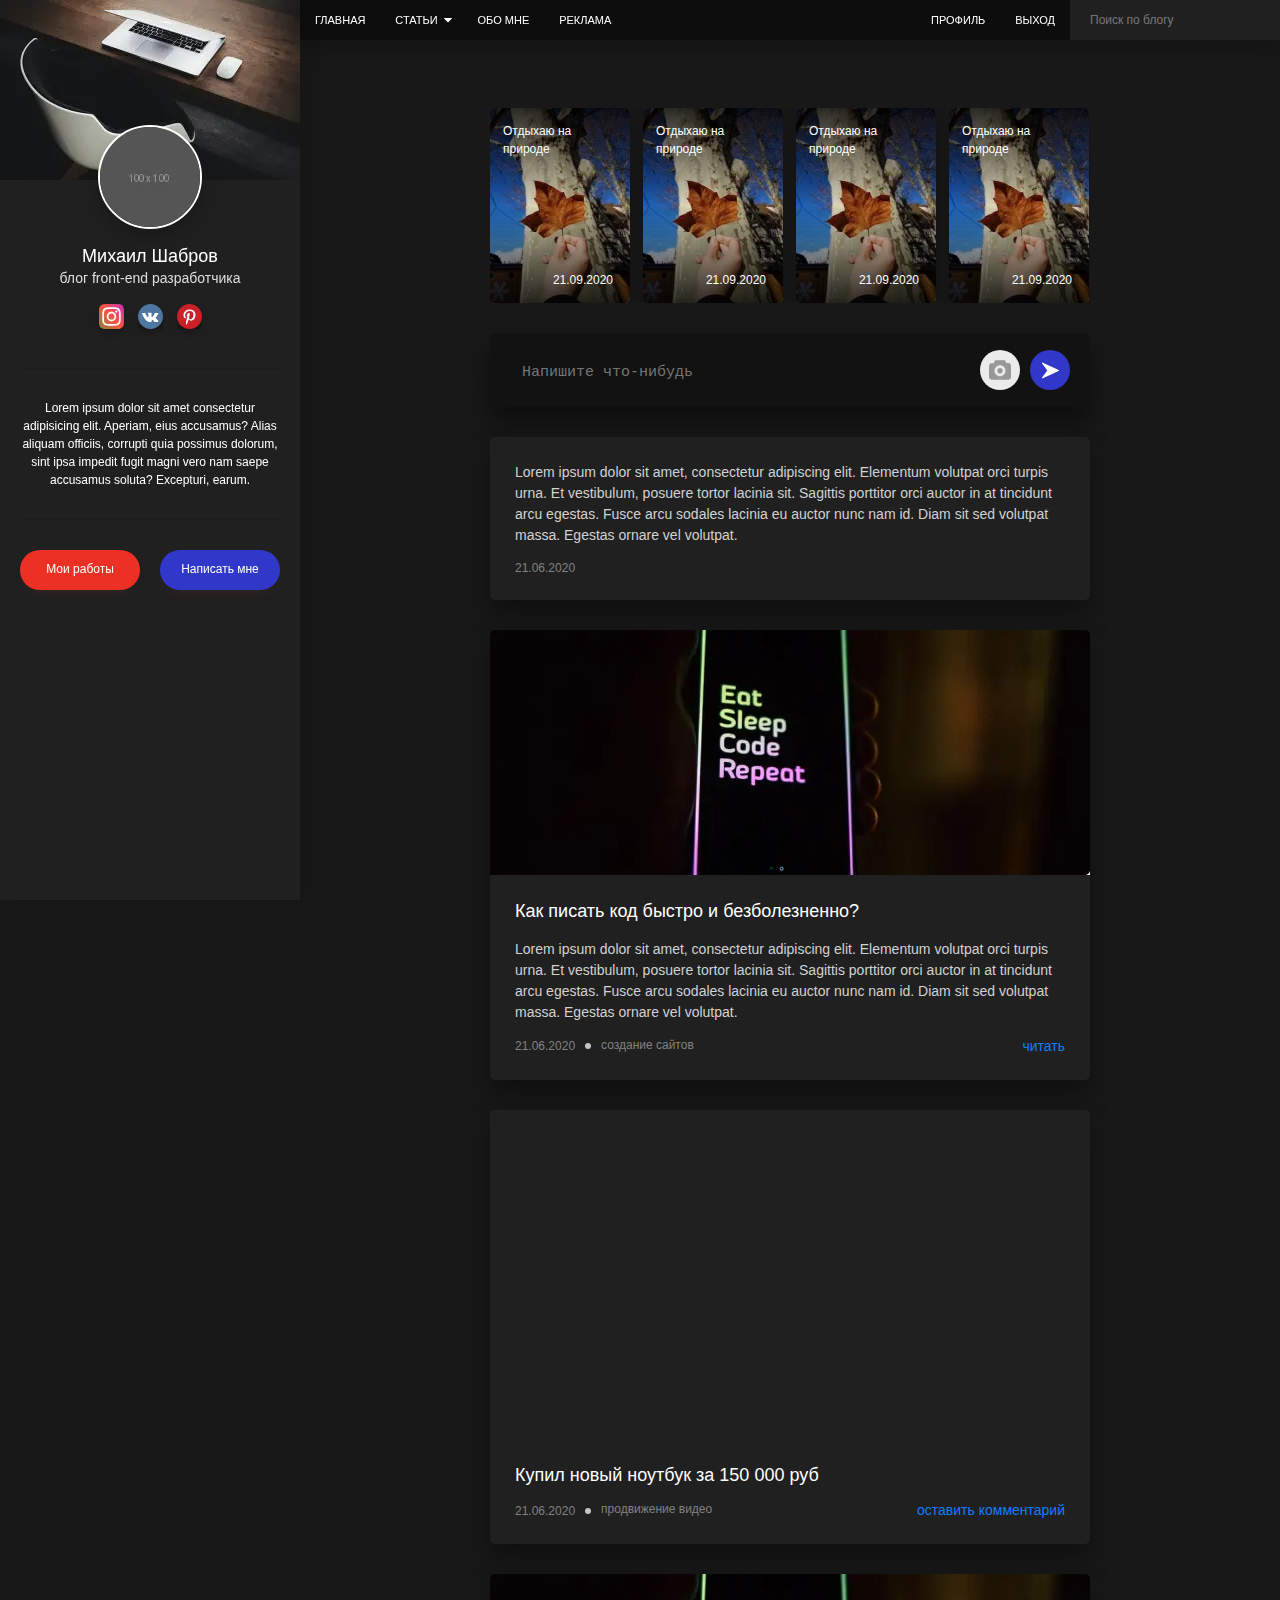
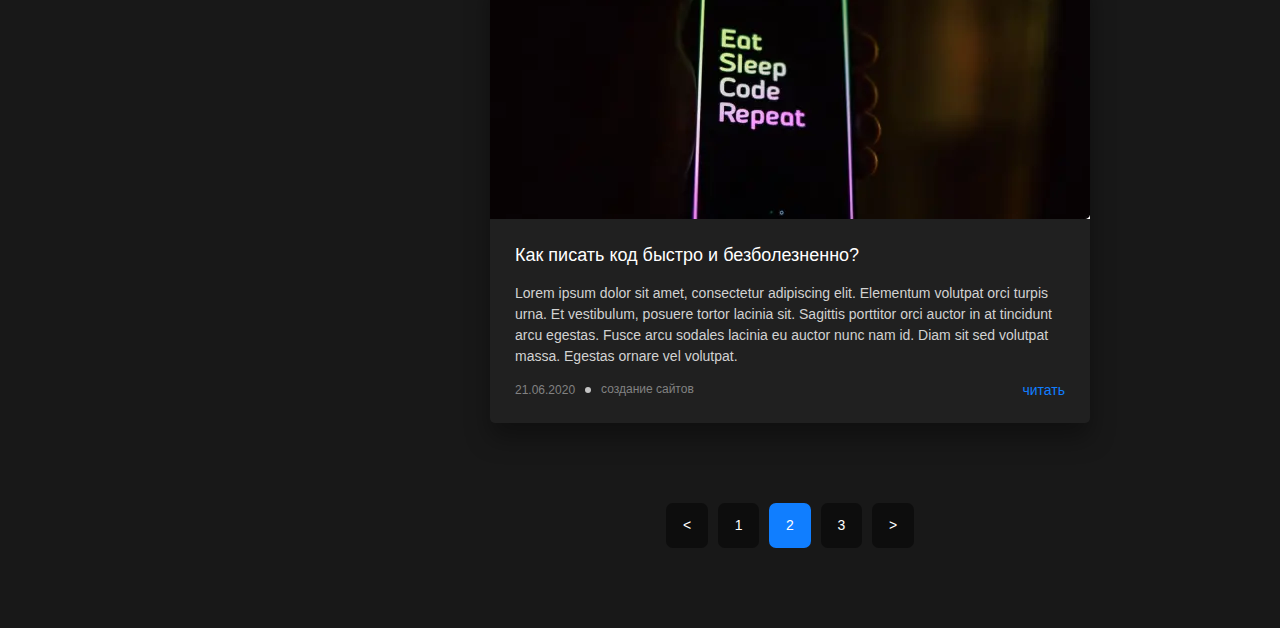
==== commit bcbc0c1f: "build-last-child" ====
--- a/index.html
+++ b/index.html
@@ -5,7 +5,7 @@
     <meta charset="UTF-8">
     <meta http-equiv="X-UA-Compatible" content="IE=edge">
     <meta name="viewport" content="width=device-width, initial-scale=1.0">
-    <link rel="stylesheet" href="css/style.min.css?_v=20211227165929">
+    <link rel="stylesheet" href="css/style.min.css?_v=20211228234919">
     <title>Главная</title>
 </head>
 
@@ -19,28 +19,28 @@
                             <a class="nav__link" href="index.html">Главная</a>
                         </li>
                         <li class="nav__item">
-                            <a class="nav__link" href="#">
+                            <span class="nav__link  padding-right-arrow" href="#">
                                 Статьи
                                 <span class="nav__arrow arrow" id="arrow"></span>
-                            </a>
+                            </span>
 
                             <ul class="nav__sublist">
                                 <li class="nav__subitem">
-                                    <a class="nav__sublink" href="#">Создание сайтов</a>
-                                </li>
-                                <li class="nav__subitem">
-                                    <a class="nav__sublink" href="#">Интернет-маркетинг</a>
-                                </li>
-                                <li class="nav__subitem">
-                                    <a class="nav__sublink" href="#">Продвижение видео</a>
-                                </li>
-                            </ul>
-                        </li>
-                        <li class="nav__item">
-                            <a class="nav__link" href="#">Обо мне</a>
-                        </li>
-                        <li class="nav__item">
-                            <a class="nav__link" href="#">Реклама</a>
+                                    <a class="nav__sublink" href="text-page.html">Создание сайтов</a>
+                                </li>
+                                <li class="nav__subitem">
+                                    <a class="nav__sublink" href="text-page.html">Интернет-маркетинг</a>
+                                </li>
+                                <li class="nav__subitem">
+                                    <a class="nav__sublink" href="text-page.html">Продвижение видео</a>
+                                </li>
+                            </ul>
+                        </li>
+                        <li class="nav__item">
+                            <a class="nav__link" href="text-page.html">Обо мне</a>
+                        </li>
+                        <li class="nav__item">
+                            <a class="nav__link" href="text-page.html">Реклама</a>
                         </li>
                     </ul>
                 </nav>
@@ -97,28 +97,31 @@
                 <nav class="nav  nav--mobile">
                     <ul class="nav__list">
                         <li class="nav__item">
-                            <a class="nav__link" href="#">Статьи</a>
+                            <a class="nav__link" href="index.html">Главная</a>
+                        </li>
+                        <li class="nav__item">
+                            <span class="nav__link" href="#">Статьи</span>
 
                             <ul class="nav__sublist">
                                 <li class="nav__subitem">
-                                    <a class="nav__sublink" href="#">Создание сайтов</a>
-                                </li>
-                                <li class="nav__subitem">
-                                    <a class="nav__sublink" href="#">Интернет-маркетинг</a>
-                                </li>
-                                <li class="nav__subitem">
-                                    <a class="nav__sublink" href="#">Продвижение видео</a>
-                                </li>
-                            </ul>
-                        </li>
-                        <li class="nav__item">
-                            <a class="nav__link" href="#">Обо мне</a>
-                        </li>
-                        <li class="nav__item">
-                            <a class="nav__link" href="#">Реклама</a>
-                        </li>
-                        <li class="nav__item">
-                            <a class="nav__link" href="#">Профиль</a>
+                                    <a class="nav__sublink" href="text-page.html">Создание сайтов</a>
+                                </li>
+                                <li class="nav__subitem">
+                                    <a class="nav__sublink" href="text-page.html">Интернет-маркетинг</a>
+                                </li>
+                                <li class="nav__subitem">
+                                    <a class="nav__sublink" href="text-page.html">Продвижение видео</a>
+                                </li>
+                            </ul>
+                        </li>
+                        <li class="nav__item">
+                            <a class="nav__link" href="text-page.html">Обо мне</a>
+                        </li>
+                        <li class="nav__item">
+                            <a class="nav__link" href="text-page.html">Реклама</a>
+                        </li>
+                        <li class="nav__item">
+                            <a class="nav__link" href="text-page.html">Профиль</a>
                         </li>
                     </ul>
                 </nav>
@@ -178,7 +181,7 @@
 
                 <div class="add-post">
                     <form class="add-post__form" action="/">
-                        <textarea class="add-post__text" name="add-post" placeholder="Напишите что-нибудь"></textarea>
+                        <textarea class="add-post__text" name="add-post" placeholder="Напишите что-нибудь" data-textarea></textarea>
 
                         <div class="add-post__actions">
                             <label class="add-post__file" for="imgInput">
@@ -316,7 +319,7 @@
                     <span class="form__line"></span>
                 </div>
                 <div class="form__group">
-                    <textarea class="form__field  form__field--textarea" name="contactText" placeholder="Текст сообщения"></textarea>
+                    <textarea class="form__field  form__field--textarea" name="contactText" placeholder="Текст сообщения" data-textarea></textarea>
                     <span class="form__line"></span>
                 </div>
                 <div class="form__footer">
@@ -362,12 +365,16 @@
 
     <div class="modal" id="modal-story">
         <div class="modal__content  modal__content--story">
-            <!-- <video class="modal__story" src="" poster="images/"></video> -->
+            <video class="modal__story" id="modal-video" loop src="https://assets.mixkit.co/videos/preview/mixkit-waves-in-the-water-1164-large.mp4"></video>
+
+            <btn class="modal__btn-play" id="btnPlay">
+                <img src="images/arrow.svg" alt="">
+            </btn>
         </div>
     </div>
 
     <!-- JabaScript -->
-    <script src="js/app.min.js?_v=20211227165929"></script>
+    <script src="js/app.min.js?_v=20211228234919"></script>
 
 </body>
 
--- a/css/style.min.css
+++ b/css/style.min.css
@@ -1 +1 @@
-*,::after,::before{box-sizing:border-box}:focus{outline:0}h1,h2,h3,h4,h5,h6{margin:0;padding:0}a{font-family:inherit;text-decoration:none;color:inherit}p{padding:0;margin:0}li,ol,ul{padding:0;margin:0;list-style:none}button,input{padding:0;font-family:inherit;font-size:inherit;color:inherit;background:0 0;border:none}html{font-size:10px}body{font-family:-apple-system,BlinkMacSystemFont,"Segoe UI",Roboto,"Helvetica Neue",Arial,"Noto Sans",sans-serif,"Apple Color Emoji","Segoe UI Emoji","Segoe UI Symbol","Noto Color Emoji";font-size:1.4rem;line-height:1.5;font-weight:400;color:#fff;background-color:#181818}body.no-scroll,body.show-sidebar{overflow:hidden}.page{display:flex;flex-direction:column;justify-content:center;min-height:90vh;overflow:hidden}.page__title{margin-bottom:3rem;font-size:2.1rem;line-height:1;color:#fff}.page__title--mb{margin-bottom:6rem}.main{margin:auto 0;padding:10rem 0 8rem 30rem}.container{max-width:70rem;margin:0 auto;padding:0 5rem}.embed,.fr-video{display:block;position:relative;overflow:hidden}.embed::before,.fr-video::before{content:"";display:block;padding-top:56.25%}.embed embed,.embed iframe,.embed object,.embed video,.fr-video embed,.fr-video iframe,.fr-video object,.fr-video video{width:100%;height:100%;position:absolute;top:0;left:0}.header{width:calc(100% - 30rem);height:40px;display:flex;justify-content:space-between;background-color:#0d0d0d;box-shadow:0 5px 22px rgba(0,0,0,.25);position:fixed;top:0;right:0;z-index:1000}.header__left{display:flex}.header__right{display:flex}.nav--mobile{display:none}.nav__list{display:flex}.nav__item{position:relative;background-color:#0d0d0d;color:#fff;transition:background-color .2s linear}.nav__link{display:block;height:4rem;padding:1.2em 1.36em;position:relative;text-transform:uppercase;font-size:1.1rem;line-height:1.3;color:inherit}.nav__sublist{width:16.5rem;padding:1rem 1.4rem 1.2rem;background-color:#3137c9;box-shadow:0 6px 8px rgba(0,0,0,.2);border-radius:0 0 5px 5px;pointer-events:none;opacity:0;position:absolute;top:100%;left:0;transform:translateY(50%);transition:opacity .2s linear,transform .2s linear}.nav__subitem:not(:last-child){margin-bottom:1rem}.nav__sublink{font-size:1.2rem;line-height:1.4;color:#fff;color:inherit}.nav__sublink:hover{text-decoration:underline}.arrow{width:1rem;height:.5rem;display:block;background-image:url(../images/arrow.svg);background-repeat:no-repeat;background-size:cover;position:absolute;top:50%;right:1rem;z-index:1;transform:translate(0,-50%)}.burger{width:3rem;height:2rem;display:none;position:absolute;top:50%;left:1.5rem;z-index:1;transform:translateY(-50%)}.burger span{display:block;width:100%;height:.2rem;background-color:#fff;transition:background-color .2s linear}.burger span::after,.burger span::before{content:"";display:block;width:100%;height:.2rem;position:absolute;background-color:#fff;transition:transform .2s linear}.burger span::before{top:0}.burger span::after{bottom:0}.show-sidebar .burger span{background-color:transparent}.show-sidebar .burger span::after,.show-sidebar .burger span::before{top:50%}.show-sidebar .burger span::before{transform:rotate(45deg)}.show-sidebar .burger span::after{transform:rotate(-45deg)}.searth{background-color:#202020}.searth__input{display:block;min-width:21rem;height:100%;padding:0 2rem;font-size:1.2rem;line-height:1.2;color:#fff}.searth__input::-moz-placeholder{color:rgba(255,255,255,.4)}.searth__input:-ms-input-placeholder{color:rgba(255,255,255,.4)}.searth__input::placeholder{color:rgba(255,255,255,.4)}.sidebar{width:30rem;height:100vh;padding-bottom:2rem;display:flex;flex-direction:column;background-color:#202020;box-shadow:5px 0 15px rgba(5,5,5,.1);text-align:center;position:fixed;top:0;left:0;z-index:1000}.sidebar__header{height:18rem}.sidebar__header img{display:block;width:100%;height:100%}.sidebar__content{display:flex;flex-direction:column;margin-top:-5.5rem;padding:0 2rem}.sidebar__user{margin-bottom:2.5rem}.sidebar__user-photo{margin-bottom:1rem;border-radius:50%;border:2px solid #fff;box-shadow:0 7px 20px rgba(0,0,0,.25)}.sidebar__user-name{font-weight:400;font-size:1.8rem;line-height:1.3}.sidebar__user-text{margin-bottom:1.5rem;font-size:1.4rem;font-weight:300;color:#dedede}.sidebar__text{padding:3rem 0;border-top:1px solid #1c1c1c;border-bottom:1px solid #1c1c1c;font-size:1.2rem}.sidebar__footer{display:flex;justify-content:space-between;margin-top:3rem}.social{display:flex;justify-content:center}.social__link{display:inline-block;transition:transform .2s ease-in-out}.social__link img{filter:drop-shadow(0 4px 4px rgba(0, 0, 0, .25))}.social__link:not(:last-child){margin-right:1rem}.social__link:hover{transform:translateY(5%)}.btn{display:inline-block;padding:1em 1.75em;font-size:1.2rem;font-weight:500;line-height:1.3;box-shadow:0 .6em 1.5em -.9em rgba(242,63,63,.2);border-radius:2em;cursor:pointer;transition:opacity .2s linear}.btn:hover{opacity:.8}.btn--red{background-color:#ed3024;box-shadow:#ed3024}.btn--blue{background-color:#3137c9;box-shadow:#3137c9}.btn--big{min-width:12rem}.btn--sm{padding:.7em 1.2em;border-radius:.4em}.stories{display:-ms-grid;display:grid;-ms-grid-columns:(14rem)[4];grid-template-columns:repeat(4,14rem);-ms-grid-rows:19.5rem;grid-template-rows:19.5rem;gap:1.3rem;overflow:auto;margin-bottom:3rem}.stories__item{overflow:hidden;box-shadow:0 5px 15px rgba(0,0,0,.2);border-radius:.4em;position:relative}.stories__item::after{content:"";display:block;width:100%;height:100%;background:linear-gradient(to bottom,rgba(0,0,0,.8) 0,rgba(0,0,0,0) 50%,rgba(0,0,0,.8) 100%);position:absolute;top:0;left:0}.stories__preview{display:block;max-width:100%;height:auto}.stories__info{height:100%;padding:1.4rem 1.7rem 1.4rem 1.3rem;font-size:1.2rem;display:flex;flex-direction:column;justify-content:space-between;align-items:flex-end;position:absolute;top:0;left:0;z-index:1}.add-post{margin-bottom:3rem;padding:1.7rem 2rem 1.7rem 3rem;background-color:#121212;box-shadow:0 15px 25px rgba(0,0,0,.45);border-radius:.35em}.add-post__form{display:flex;justify-content:space-between;align-items:center}.add-post__text{display:block;overflow:hidden;width:100%;height:3rem;padding:0;border:none;background:0 0;resize:none;font-size:1.5rem;line-height:2;color:#d2d2d2}.add-post__actions{width:10rem;display:flex;align-items:center}.add-post__file,.add-post__send{width:4rem;height:4rem;display:flex;justify-content:center;align-items:center;border-radius:50%;cursor:pointer}.add-post__file{margin-right:1rem;background-color:#ebebeb}.add-post__file input{display:none}.add-post__send{background-color:#3137c9}.post{overflow:hidden;padding:2.5rem;background-color:#202020;box-shadow:0 15px 25px rgba(0,0,0,.35);border-radius:.35em}.post:not(:last-child){margin-bottom:3rem}.post__actions{display:flex;justify-content:space-between;align-items:center;margin-bottom:1rem}.post__actions-item{display:flex;align-items:center;font-size:1.2rem;opacity:.6}.post__actions-item img{margin-left:1rem}.post__actions-item:hover{text-decoration:underline;opacity:1}.post__header{margin-bottom:2rem}.post__header img{display:block;max-width:100%;margin:0 auto;height:auto}.post__header .embed{border-radius:.35em}.post__header--preview{margin:-2.5rem -2.5rem 2.5rem}.post__title{margin-bottom:1.5rem;font-size:1.8rem;font-weight:500;line-height:1.3}.post__title--mb0{margin-bottom:0}.post__title--title{margin-bottom:.5rem}.post__subtitle{margin-bottom:1.5rem;font-size:1.6em;font-weight:500}.post__text-prev{font-size:1.4rem;color:#d2d2d2}.post__text{font-size:1.4rem;color:#d2d2d2}.post__text p{margin-bottom:3rem}.post__text img{display:block;max-width:100%;height:auto}.post__text ol,.post__text ul{list-style-position:inside;margin-bottom:2rem}.post__text ol ol,.post__text ol ul,.post__text ul ol,.post__text ul ul{padding-left:1.5rem;margin-bottom:0}.post__text ol>li{list-style:decimal;list-style-position:inside}.post__footer{display:flex;justify-content:space-between;margin-top:1.5rem}.post__data{display:flex;font-size:1.2rem;line-height:1.2;color:#828282}.post__data li:not(:last-child){display:flex;align-items:center}.post__data li:not(:last-child)::after{content:"";display:inline-block;margin:0 1rem;width:.6rem;height:.6rem;border-radius:100%;background-color:#c4c4c4}.post__data a:hover{text-decoration:underline}.post__read{font-size:1.4rem;line-height:1.2;color:#107eff}.post__read:hover{text-decoration:underline}.pagenav{display:flex;justify-content:center;margin-top:8rem}.pagenav__item{padding:.85em 1.2em;background-color:#0d0d0d;border-radius:.5em;transition:background-color .2s linear}.pagenav__item:not(:last-child){margin-right:1rem}.pagenav__item:hover{background-color:rgba(16,126,255,.4)}.pagenav__item.this-page{background-color:#107eff}.related{margin-bottom:3rem;padding:3rem 0 .5rem;border-top:1px solid #1c1c1c;border-bottom:1px solid #1c1c1c}.related__list{display:flex;flex-wrap:wrap}.related__list-item{width:50%;margin-bottom:2.5rem}.related__name{display:block;text-overflow:ellipsis;overflow:hidden;white-space:nowrap;font-size:1.4rem;font-weight:500;line-height:1.2;color:#f3eba2}.related__name:hover{text-decoration:underline}.related__date{font-size:1.2rem;line-height:1.2;color:#828282}.form{display:flex;flex-wrap:wrap}.form__group{width:100%;margin-bottom:1.5rem;position:relative}.form__field{width:100%;padding:1rem 0;display:block;border:none;border-bottom:1px solid #3f3f3f;background:0 0;font-family:inherit;font-size:1.4rem;line-height:1.2;color:#fff}.form__field--textarea{overflow:hidden;height:30px;padding:.5rem 0;resize:none}.form__field::-moz-placeholder{color:rgba(255,255,255,.2)}.form__field:-ms-input-placeholder{color:rgba(255,255,255,.2)}.form__field::placeholder{color:rgba(255,255,255,.2)}.form__field:focus+.form__line{width:100%}.form__line{width:0;height:1px;position:absolute;bottom:0;left:0;z-index:1;background-color:#107eff;transition:width .2s linear}.form__footer{margin-top:1rem}.form__footer--center{margin:1rem auto 2rem}.comments{margin-top:5rem}.comments>.comments{margin-top:3rem}.comments>.comments .comments__item{padding-left:3rem}.comments__author{display:flex;align-items:center;margin-bottom:1.5rem}.comments__author-left{margin-right:1.5rem}.comments__avatar{width:3rem;height:3rem;border-radius:50%}.comments__author-right{line-height:1.5}.comments__name{font-size:1.2rem;font-weight:500;color:#fff}.comments__date{font-size:1.2rem;font-weight:400;color:#757575}.comments__text{margin-bottom:1rem;font-size:1.2rem;line-height:1.3;color:#fff}.comments__reply{font-size:1.2rem;color:#107eff}.comments__reply:hover{text-decoration:underline}.work{display:flex;overflow:hidden;background-color:#202020;box-shadow:0 15px 25px rgba(0,0,0,.35);border-radius:.35em}.work:not(:last-child){margin-bottom:3rem}.work__left{width:50%}.work__left img{display:block;max-width:100%;height:auto;-o-object-fit:cover;object-fit:cover}.work__right{width:50%;display:flex;flex-direction:column;padding:2.5rem}.work__title{margin-bottom:3rem;font-size:2.4rem;line-height:1.1;font-weight:500;color:#fff}.work__text{max-height:28rem;margin-bottom:3rem;overflow:hidden;font-size:1.6rem;line-height:1.6;color:#d2d2d2}.work__tags{display:flex;flex-wrap:wrap}.work__tags-item{margin-bottom:1rem;padding:.4rem .9rem;background-color:#ea8c1e;border-radius:.3rem;font-size:1.1em;line-height:1.2;color:#fff}.work__tags-item:not(:last-child){margin-right:1rem}.work__wrap{margin-top:auto;margin-left:auto;max-width:13rem}.profile{width:100%;display:flex;justify-content:space-between;align-items:center}.profile__left{width:100%;max-width:35rem;padding-right:1rem}.profile__right{max-width:15rem}.profile__photo{display:flex;flex-direction:column;font-size:1.4rem;line-height:1.2;color:#107eff;text-decoration:underline}.profile__photo img{margin-bottom:1rem}.profile__photo input{display:none}.profile__photo:hover{text-decoration:none}.sign{max-width:28rem;margin:0 auto;text-align:center}.sign__footer{display:flex;justify-content:center}.sign__footer-item{margin:0 .5rem}.sign__footer-item a:hover{text-decoration:underline}.modal{width:100%;height:100%;display:none;justify-content:center;align-items:center;padding:1rem;position:fixed;top:0;left:0;z-index:1010;background-color:rgba(0,0,0,.9)}.modal.show-modal{display:flex}.modal__content{max-width:50rem;padding:8rem;position:relative;background-color:#202020;border-radius:.35em;box-shadow:0 10px 35px rgba(0,0,0,.25)}.modal__content--contact{padding-bottom:2.5rem}.modal__content--story{padding:0;background:0 0}.modal__close{position:absolute;top:2rem;right:2rem;z-index:1;cursor:pointer}.modal__close img{transition:transform .3s linear,opacity .3s linear;opacity:.6}.modal__close:hover img{transform:scale(1.3);opacity:1}.modal__footer{display:flex;justify-content:center;margin-top:4rem}.modal__footer-item{margin:0 1rem;font-size:1.2rem;color:#b3b3b3}.modal__footer-item a{text-decoration:underline}.modal__footer-item:hover a{text-decoration:none}.modal__video{display:block;max-width:100%;height:auto}@media (min-width:991px){.nav__item:hover{background-color:#3137c9}.nav__item:hover .nav__sublist{pointer-events:all;opacity:1;transform:translateX(0)}}@media (max-width:991px){.show-sidebar .page::after{content:"";display:block;width:100%;height:100%;position:fixed;top:0;left:0;z-index:1;background-color:rgba(0,0,0,.9)}.main{padding-left:0}.header{width:100%}.nav__list{flex-direction:column}.nav__item{text-align:left;background-color:transparent}.nav__link{height:auto;padding:.6em 0;text-transform:none;font-size:1.6rem;font-weight:300}.nav__sublist{display:block;padding:0 0 2rem 2rem;position:static;pointer-events:all;background-color:transparent;box-shadow:none;opacity:.8;transform:translateY(0)}.nav__sublink{font-weight:300;font-size:1.5rem}.nav{display:none}.nav--mobile{display:block;padding-left:1rem}.arrow{width:1.3rem;height:.7rem;right:2rem}.burger{display:block}.sidebar{height:calc(100vh - 4rem);top:4rem;background-color:#0d0d0d;transform:translateX(-100%);transition:transform .2s linear}.show-sidebar .sidebar{transform:translateX(0)}.sidebar__header{height:10rem}.sidebar__content{margin-top:-2rem}.sidebar__user{display:flex;align-items:flex-end;text-align:left;margin-bottom:2rem;padding-bottom:1.5rem;border-bottom:2px solid #1c1c1c}.sidebar__user-photo{width:6.5rem;height:6.5rem;margin-bottom:0;margin-right:1rem}.sidebar__user-name{font-size:1.5rem}.sidebar__user-text{margin-bottom:0;font-size:1.2rem}.sidebar__text{display:none}.social--sidebar{display:none}}@media (max-width:768px){.main{padding:6rem 0 4rem}.container{max-width:64rem;padding:0 2rem}.searth__input::-moz-placeholder{font-size:1.6rem}.searth__input:-ms-input-placeholder{font-size:1.6rem}.searth__input::placeholder{font-size:1.6rem}.post{padding:1.5rem}.work__left{width:100%}.work__right{width:100%}.work__wrap{margin-top:2rem}.work{flex-direction:column}}@media (max-width:575px){.page__title--mb{margin-bottom:3rem}.post:not(:last-child){margin-bottom:2rem}.post__header--preview{margin:-1.5rem -1.5rem 1.5rem}.post__text p{margin-bottom:1.5rem}.post__footer{flex-direction:column}.post__data{margin-bottom:1rem}.pagenav{margin-top:4rem}.related__list{flex-direction:column}.related__list-item{width:100%}.related{padding-top:1.5rem;margin-bottom:2rem}.comments>.comments .comments__item{padding-left:1.5rem}.comments>.comments{margin-top:2rem}.comments{margin-top:3rem}.work__title{margin-bottom:1.5rem;font-size:2rem}.work__text{font-size:1.2rem}.profile__right{margin-bottom:2rem}.profile{align-items:flex-start;flex-direction:column-reverse}}+*,::after,::before{box-sizing:border-box}:focus{outline:0}h1,h2,h3,h4,h5,h6{margin:0;padding:0}a{font-family:inherit;text-decoration:none;color:inherit}p{padding:0;margin:0}li,ol,ul{padding:0;margin:0;list-style:none}button,input{padding:0;font-family:inherit;font-size:inherit;color:inherit;background:0 0;border:none}body,html{height:100%}html{font-size:10px}body{font-family:-apple-system,BlinkMacSystemFont,"Segoe UI",Roboto,"Helvetica Neue",Arial,"Noto Sans",sans-serif,"Apple Color Emoji","Segoe UI Emoji","Segoe UI Symbol","Noto Color Emoji";font-size:1.4rem;line-height:1.5;font-weight:400;color:#fff;background-color:#181818}body.no-scroll,body.show-sidebar{overflow:hidden}.page{display:flex;flex-direction:column;justify-content:center;min-height:100%;overflow:hidden}.page__title{margin-bottom:3rem;font-size:2.1rem;line-height:1;color:#fff}.page__title--mb{margin-bottom:6rem}.main{margin:auto 0;padding:10rem 0 8rem 30rem}.container{max-width:70rem;margin:0 auto;padding:0 5rem}.embed,.fr-video{display:block;position:relative;overflow:hidden}.embed::before,.fr-video::before{content:"";display:block;padding-top:56.25%}.embed embed,.embed iframe,.embed object,.embed video,.fr-video embed,.fr-video iframe,.fr-video object,.fr-video video{width:100%;height:100%;position:absolute;top:0;left:0}.header{width:calc(100% - 30rem);height:40px;display:flex;justify-content:space-between;background-color:#0d0d0d;box-shadow:0 5px 22px rgba(0,0,0,.25);position:fixed;top:0;right:0;z-index:1000}.header__left{display:flex}.header__right{display:flex}.nav--mobile{display:none}.nav__list{display:flex}.nav__item{position:relative;background-color:#0d0d0d;color:#fff;transition:background-color .2s linear}.nav__link{display:block;height:4rem;padding:1.2em 1.36em;position:relative;text-transform:uppercase;font-size:1.1rem;line-height:1.3;color:inherit}.nav__link.padding-right-arrow{padding-right:2.5rem}.nav__sublist{width:16.5rem;padding:1rem 1.4rem 1.2rem;background-color:#3137c9;box-shadow:0 6px 8px rgba(0,0,0,.2);border-radius:0 0 5px 5px;pointer-events:none;opacity:0;position:absolute;top:100%;left:0;transform:translateY(50%);transition:opacity .2s linear,transform .2s linear}.nav__subitem:not(:last-child){margin-bottom:1rem}.nav__sublink{font-size:1.2rem;line-height:1.4;color:#fff;color:inherit}.nav__sublink:hover{text-decoration:underline}.arrow{width:1rem;height:.5rem;display:block;background-image:url(../images/arrow.svg);background-repeat:no-repeat;background-size:cover;position:absolute;top:50%;right:1rem;z-index:1;transform:translate(0,-50%)}.burger{width:3rem;height:2rem;display:none;position:absolute;top:50%;left:1.5rem;z-index:1;transform:translateY(-50%)}.burger span{display:block;width:100%;height:.2rem;background-color:#fff;transition:background-color .2s linear}.burger span::after,.burger span::before{content:"";display:block;width:100%;height:.2rem;position:absolute;background-color:#fff;transition:transform .2s linear}.burger span::before{top:0}.burger span::after{bottom:0}.show-sidebar .burger span{background-color:transparent}.show-sidebar .burger span::after,.show-sidebar .burger span::before{top:50%}.show-sidebar .burger span::before{transform:rotate(45deg)}.show-sidebar .burger span::after{transform:rotate(-45deg)}.searth{background-color:#202020}.searth__input{display:block;min-width:21rem;height:100%;padding:0 2rem;font-size:1.2rem;line-height:1.2;color:#fff}.searth__input::-moz-placeholder{color:rgba(255,255,255,.4)}.searth__input:-ms-input-placeholder{color:rgba(255,255,255,.4)}.searth__input::placeholder{color:rgba(255,255,255,.4)}.sidebar{width:30rem;height:100vh;padding-bottom:2rem;display:flex;flex-direction:column;background-color:#202020;box-shadow:5px 0 15px rgba(5,5,5,.1);text-align:center;position:fixed;top:0;left:0;z-index:1000}.sidebar__header{height:18rem}.sidebar__header img{display:block;width:100%;height:100%}.sidebar__content{display:flex;flex-direction:column;margin-top:-5.5rem;padding:0 2rem}.sidebar__user{margin-bottom:2.5rem}.sidebar__user-photo{margin-bottom:1rem;border-radius:50%;border:2px solid #fff;box-shadow:0 7px 20px rgba(0,0,0,.25)}.sidebar__user-name{font-weight:400;font-size:1.8rem;line-height:1.3}.sidebar__user-text{margin-bottom:1.5rem;font-size:1.4rem;font-weight:300;color:#dedede}.sidebar__text{padding:3rem 0;border-top:1px solid #1c1c1c;border-bottom:1px solid #1c1c1c;font-size:1.2rem}.sidebar__footer{display:flex;justify-content:space-between;margin-top:3rem}.social{display:flex;justify-content:center}.social__link{display:inline-block;transition:transform .2s ease-in-out}.social__link img{filter:drop-shadow(0 4px 4px rgba(0, 0, 0, .25))}.social__link:not(:last-child){margin-right:1rem}.social__link:hover{transform:translateY(5%)}.btn{display:inline-block;padding:1em 1.75em;font-size:1.2rem;font-weight:500;line-height:1.3;box-shadow:0 .6em 1.5em -.9em rgba(242,63,63,.2);border-radius:2em;cursor:pointer;transition:opacity .2s linear}.btn:hover{opacity:.8}.btn--red{background-color:#ed3024;box-shadow:#ed3024}.btn--blue{background-color:#3137c9;box-shadow:#3137c9}.btn--big{min-width:12rem}.btn--sm{padding:.7em 1.2em;border-radius:.4em}.stories{display:-ms-grid;display:grid;-ms-grid-columns:(14rem)[4];grid-template-columns:repeat(4,14rem);-ms-grid-rows:19.5rem;grid-template-rows:19.5rem;gap:1.3rem;overflow:auto;margin-bottom:3rem}.stories__item{overflow:hidden;box-shadow:0 5px 15px rgba(0,0,0,.2);border-radius:.4em;position:relative}.stories__item::after{content:"";display:block;width:100%;height:100%;background:linear-gradient(to bottom,rgba(0,0,0,.8) 0,rgba(0,0,0,0) 50%,rgba(0,0,0,.8) 100%);position:absolute;top:0;left:0}.stories__preview{display:block;max-width:100%;height:auto}.stories__info{height:100%;padding:1.4rem 1.7rem 1.4rem 1.3rem;font-size:1.2rem;display:flex;flex-direction:column;justify-content:space-between;align-items:flex-end;position:absolute;top:0;left:0;z-index:1}.add-post{margin-bottom:3rem;padding:1.7rem 2rem 1.7rem 3rem;background-color:#121212;box-shadow:0 15px 25px rgba(0,0,0,.45);border-radius:.35em}.add-post__form{display:flex;align-items:flex-end}.add-post__text{display:block;flex-grow:1;height:34px;overflow:hidden;border:none;background:0 0;resize:none;font-size:1.5rem;line-height:2;color:#d2d2d2}.add-post__actions{width:10rem;display:flex;justify-content:flex-end}.add-post__file,.add-post__send{width:4rem;height:4rem;display:flex;justify-content:center;align-items:center;border-radius:50%;cursor:pointer}.add-post__file{margin-right:1rem;background-color:#ebebeb}.add-post__file input{display:none}.add-post__send{background-color:#3137c9}.post{overflow:hidden;padding:2.5rem;background-color:#202020;box-shadow:0 15px 25px rgba(0,0,0,.35);border-radius:.35em}.post:not(:last-child){margin-bottom:3rem}.post__actions{display:flex;justify-content:space-between;align-items:center;margin-bottom:1rem}.post__actions-item{display:flex;align-items:center;font-size:1.2rem;opacity:.6}.post__actions-item img{margin-left:1rem}.post__actions-item:hover{text-decoration:underline;opacity:1}.post__header{margin-bottom:2rem}.post__header img{display:block;max-width:100%;margin:0 auto;height:auto}.post__header .embed{border-radius:.35em}.post__header--preview{margin:-2.5rem -2.5rem 2.5rem}.post__title{margin-bottom:1.5rem;font-size:1.8rem;font-weight:500;line-height:1.3}.post__title--mb0{margin-bottom:0}.post__title--title{margin-bottom:.5rem}.post__subtitle{margin-bottom:1.5rem;font-size:1.6em;font-weight:500}.post__text-prev{font-size:1.4rem;color:#d2d2d2}.post__text{font-size:1.4rem;color:#d2d2d2}.post__text p{margin-bottom:3rem}.post__text img{display:block;max-width:100%;height:auto}.post__text ol,.post__text ul{list-style-position:inside;margin-bottom:2rem}.post__text ol ol,.post__text ol ul,.post__text ul ol,.post__text ul ul{padding-left:1.5rem;margin-bottom:0}.post__text ol>li{list-style:decimal;list-style-position:inside}.post__footer{display:flex;justify-content:space-between;margin-top:1.5rem}.post__data{display:flex;font-size:1.2rem;line-height:1.2;color:#828282}.post__data li:not(:last-child){display:flex;align-items:center}.post__data li:not(:last-child)::after{content:"";display:inline-block;margin:0 1rem;width:.6rem;height:.6rem;border-radius:100%;background-color:#c4c4c4}.post__data a:hover{text-decoration:underline}.post__read{font-size:1.4rem;line-height:1.2;color:#107eff}.post__read:hover{text-decoration:underline}.pagenav{display:flex;justify-content:center;margin-top:8rem}.pagenav__item{padding:.85em 1.2em;background-color:#0d0d0d;border-radius:.5em;transition:background-color .2s linear}.pagenav__item:not(:last-child){margin-right:1rem}.pagenav__item:hover{background-color:rgba(16,126,255,.4)}.pagenav__item.this-page{background-color:#107eff}.related{margin-bottom:3rem;padding:3rem 0 .5rem;border-top:1px solid #1c1c1c;border-bottom:1px solid #1c1c1c}.related__list{display:flex;flex-wrap:wrap}.related__list-item{width:50%;margin-bottom:2.5rem}.related__name{display:block;text-overflow:ellipsis;overflow:hidden;white-space:nowrap;font-size:1.4rem;font-weight:500;line-height:1.2;color:#f3eba2}.related__name:hover{text-decoration:underline}.related__date{font-size:1.2rem;line-height:1.2;color:#828282}.form{display:flex;flex-wrap:wrap}.form__group{width:100%;margin-bottom:1.5rem;position:relative}.form__field{width:100%;padding:1rem 0;display:block;border:none;border-bottom:1px solid #3f3f3f;background:0 0;font-family:inherit;font-size:1.4rem;line-height:1.2;color:#fff}.form__field--textarea{overflow:hidden;height:3.6rem;resize:none}.form__field::-moz-placeholder{color:rgba(255,255,255,.2)}.form__field:-ms-input-placeholder{color:rgba(255,255,255,.2)}.form__field::placeholder{color:rgba(255,255,255,.2)}.form__field:focus+.form__line{width:100%}.form__line{width:0;height:1px;position:absolute;bottom:0;left:0;z-index:1;background-color:#107eff;transition:width .2s linear}.form__footer{margin-top:1rem}.form__footer--center{margin:1rem auto 2rem}.comments{margin-top:5rem}.comments>.comments{margin-top:3rem}.comments>.comments .comments__item{padding-left:3rem}.comments__author{display:flex;align-items:center;margin-bottom:1.5rem}.comments__author-left{margin-right:1.5rem}.comments__avatar{width:3rem;height:3rem;border-radius:50%}.comments__author-right{line-height:1.5}.comments__name{font-size:1.2rem;font-weight:500;color:#fff}.comments__date{font-size:1.2rem;font-weight:400;color:#757575}.comments__text{margin-bottom:1rem;font-size:1.2rem;line-height:1.3;color:#fff}.comments__reply{font-size:1.2rem;color:#107eff}.comments__reply:hover{text-decoration:underline}.work{display:flex;overflow:hidden;background-color:#202020;box-shadow:0 15px 25px rgba(0,0,0,.35);border-radius:.35em}.work:not(:last-child){margin-bottom:3rem}.work__left{width:50%}.work__left img{display:block;max-width:100%;height:auto;-o-object-fit:cover;object-fit:cover}.work__right{width:50%;display:flex;flex-direction:column;padding:2.5rem}.work__title{margin-bottom:3rem;font-size:2.4rem;line-height:1.1;font-weight:500;color:#fff}.work__text{max-height:28rem;margin-bottom:3rem;overflow:hidden;font-size:1.6rem;line-height:1.6;color:#d2d2d2}.work__tags{display:flex;flex-wrap:wrap}.work__tags-item{margin-bottom:1rem;padding:.4rem .9rem;background-color:#ea8c1e;border-radius:.3rem;font-size:1.1em;line-height:1.2;color:#fff}.work__tags-item:not(:last-child){margin-right:1rem}.work__wrap{margin-top:auto;margin-left:auto;max-width:13rem}.profile{width:100%;display:flex;justify-content:space-between;align-items:center}.profile__left{width:100%;max-width:35rem;padding-right:1rem}.profile__right{max-width:15rem}.profile__photo{display:flex;flex-direction:column;font-size:1.4rem;line-height:1.2;color:#107eff;text-decoration:underline}.profile__photo img{margin-bottom:1rem}.profile__photo input{display:none}.profile__photo:hover{text-decoration:none}.sign{max-width:28rem;margin:0 auto;text-align:center}.sign__footer{display:flex;justify-content:center}.sign__footer-item{margin:0 .5rem}.sign__footer-item a:hover{text-decoration:underline}.modal{width:100%;height:100%;display:none;overflow:auto;justify-content:center;align-items:center;padding:1.5rem;position:fixed;top:0;left:0;z-index:1010;background-color:rgba(0,0,0,.9)}.modal.show-modal{display:flex}.modal__content{max-width:50rem;padding:8rem;position:relative;background-color:#202020;border-radius:.35em;box-shadow:0 10px 35px rgba(0,0,0,.25)}.modal__content--contact{padding-bottom:2.5rem}.modal__content--story{padding:0;background:0 0}.modal__close{position:absolute;top:2rem;right:2rem;z-index:1;cursor:pointer}.modal__close img{transition:transform .3s linear,opacity .3s linear;opacity:.6}.modal__close:hover img{transform:scale(1.3);opacity:1}.modal__footer{display:flex;justify-content:center;flex-wrap:wrap;margin-top:4rem}.modal__footer-item{margin:0 1rem;font-size:1.2rem;color:#b3b3b3}.modal__footer-item a{text-decoration:underline}.modal__footer-item:hover a{text-decoration:none}.modal__story{display:block;max-width:100%;height:90vh;border-radius:1rem}.modal__btn-play{display:flex;justify-content:center;align-items:center;width:100%;height:100%;position:absolute;top:0;left:0}.modal__btn-play img{display:block;width:7rem;transform:rotate(-90deg);transition:all .2s linear}.modal__btn-play.play img{width:10rem;opacity:0}@media (min-width:991px){.nav__item:hover{background-color:#3137c9}.nav__item:hover .nav__sublist{pointer-events:all;opacity:1;transform:translateX(0)}}@media (max-width:991px){.show-sidebar .page::after{content:"";display:block;width:100%;height:100%;position:fixed;top:0;left:0;z-index:1;background-color:rgba(0,0,0,.9)}.main{padding-left:0}.header{width:100%}.nav__list{flex-direction:column}.nav__item{text-align:left;background-color:transparent}.nav__link{height:auto;padding:.6em 0;text-transform:none;font-size:1.6rem;font-weight:300}.nav__sublist{display:block;padding:0 0 2rem 2rem;position:static;pointer-events:all;background-color:transparent;box-shadow:none;opacity:.8;transform:translateY(0)}.nav__sublink{font-weight:300;font-size:1.5rem}.nav{display:none}.nav--mobile{display:block;padding-left:1rem}.arrow{width:1.3rem;height:.7rem;right:2rem}.burger{display:block}.sidebar{height:calc(100vh - 4rem);top:4rem;background-color:#0d0d0d;transform:translateX(-100%);transition:transform .2s linear}.show-sidebar .sidebar{transform:translateX(0)}.sidebar__header{height:10rem}.sidebar__content{margin-top:-2rem}.sidebar__user{display:flex;align-items:flex-end;text-align:left;margin-bottom:2rem;padding-bottom:1.5rem;border-bottom:2px solid #1c1c1c}.sidebar__user-photo{width:6.5rem;height:6.5rem;margin-bottom:0;margin-right:1rem}.sidebar__user-name{font-size:1.5rem}.sidebar__user-text{margin-bottom:0;font-size:1.2rem}.sidebar__text{display:none}.social--sidebar{display:none}}@media (max-width:768px){.main{padding:6rem 0 4rem}.container{max-width:64rem;padding:0 2rem}.searth__input::-moz-placeholder{font-size:1.6rem}.searth__input:-ms-input-placeholder{font-size:1.6rem}.searth__input::placeholder{font-size:1.6rem}.post{padding:1.5rem}.work__left{width:100%}.work__right{width:100%}.work__wrap{margin-top:2rem}.work{flex-direction:column}}@media (max-width:575px){.page__title--mb{margin-bottom:3rem}.post:not(:last-child){margin-bottom:2rem}.post__header--preview{margin:-1.5rem -1.5rem 1.5rem}.post__text p{margin-bottom:1.5rem}.post__footer{flex-direction:column}.post__data{margin-bottom:1rem}.pagenav{margin-top:4rem}.related__list{flex-direction:column}.related__list-item{width:100%}.related{padding-top:1.5rem;margin-bottom:2rem}.comments>.comments .comments__item{padding-left:1.5rem}.comments>.comments{margin-top:2rem}.comments{margin-top:3rem}.work__title{margin-bottom:1.5rem;font-size:2rem}.work__text{font-size:1.2rem}.profile__right{margin-bottom:2rem}.profile{align-items:flex-start;flex-direction:column-reverse}.modal__content{padding:6rem 3rem 3rem}}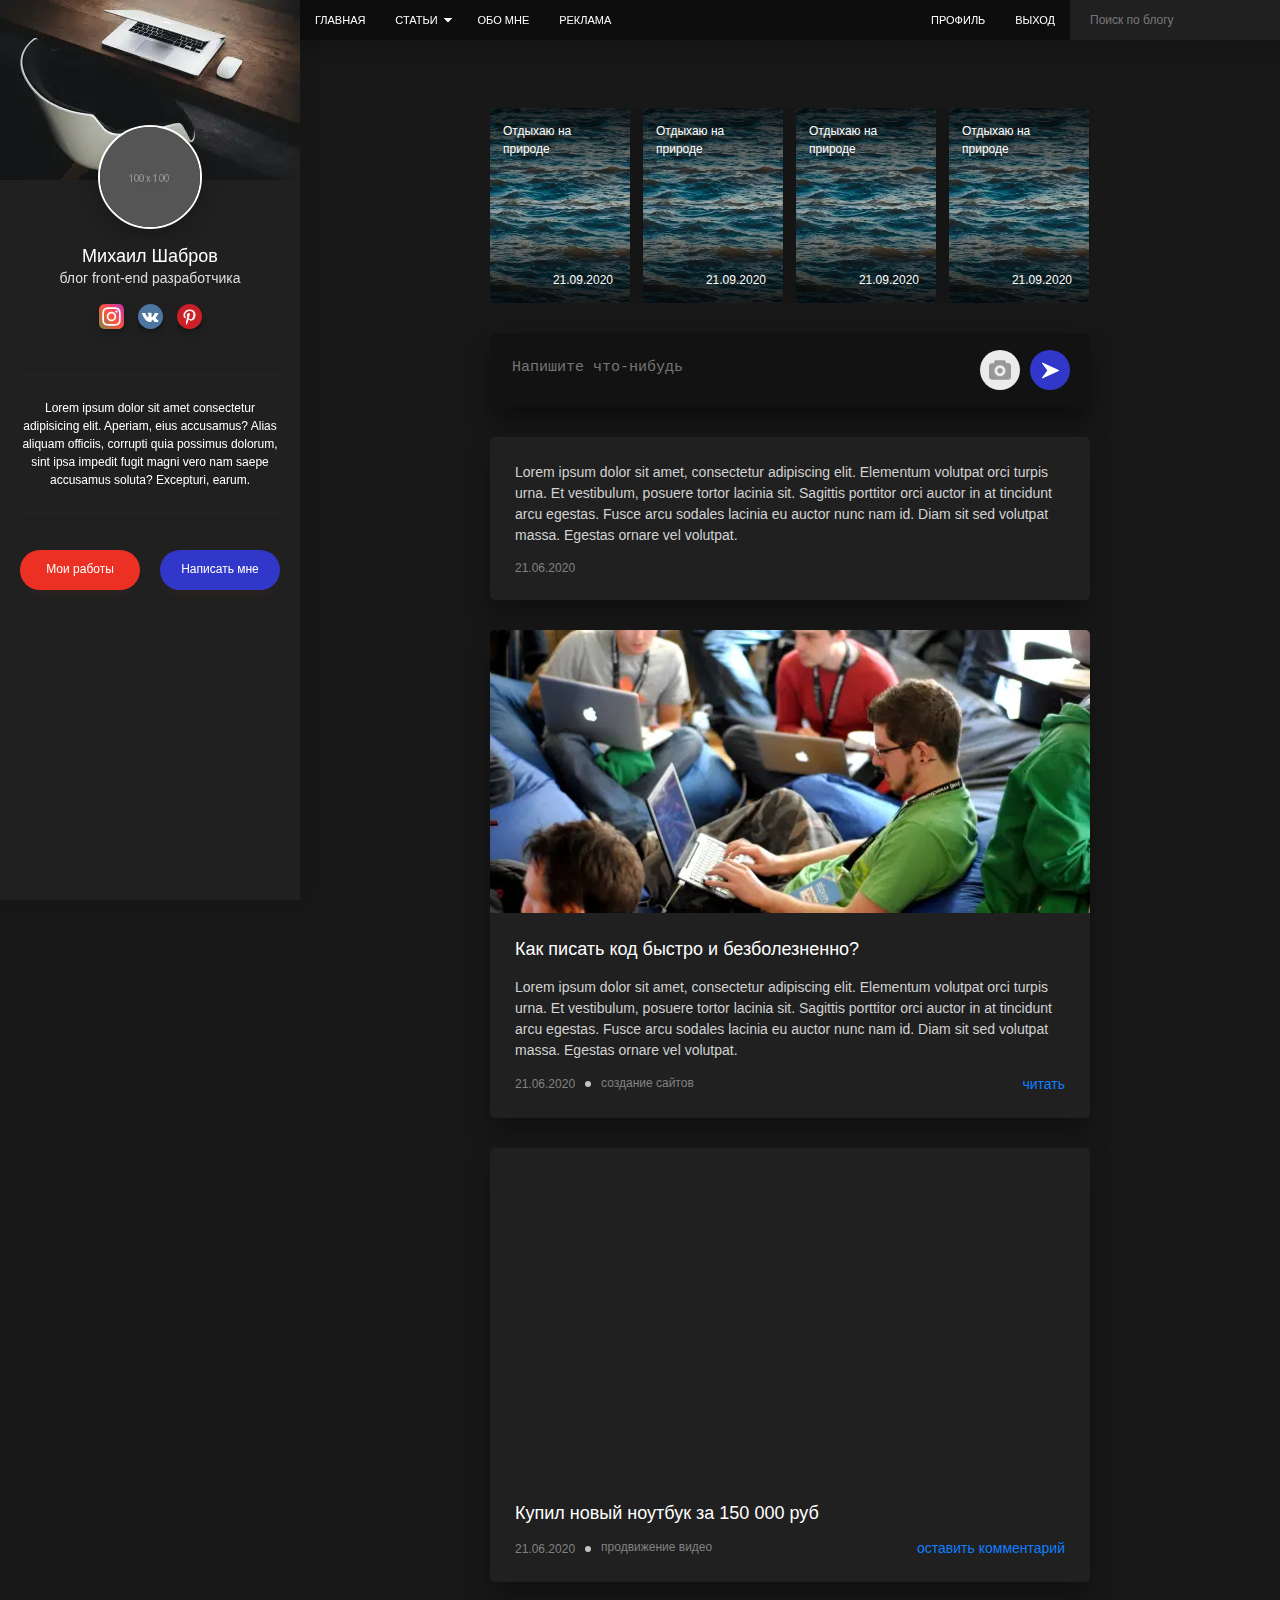
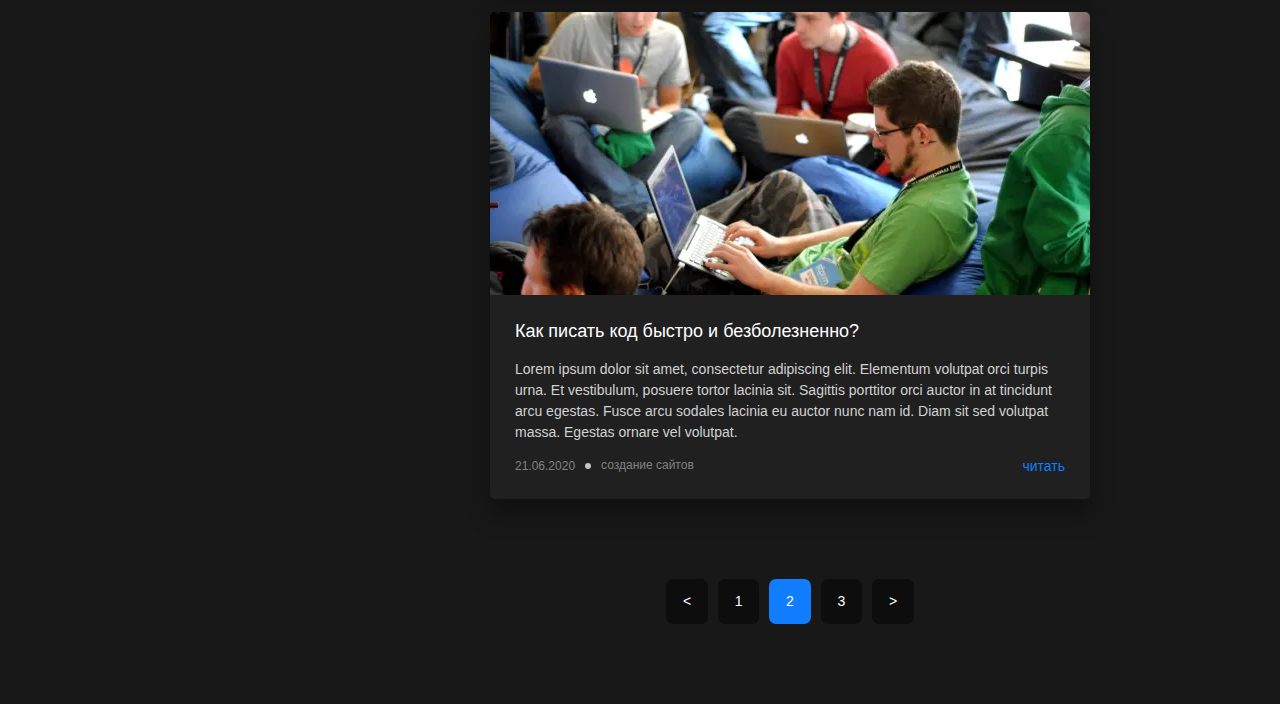
==== commit 7f12be13: "v31.12.2021" ====
--- a/index.html
+++ b/index.html
@@ -5,7 +5,7 @@
     <meta charset="UTF-8">
     <meta http-equiv="X-UA-Compatible" content="IE=edge">
     <meta name="viewport" content="width=device-width, initial-scale=1.0">
-    <link rel="stylesheet" href="css/style.min.css?_v=20211228234919">
+    <link rel="stylesheet" href="css/style.min.css?_v=20211231011604">
     <title>Главная</title>
 </head>
 
@@ -374,7 +374,7 @@
     </div>
 
     <!-- JabaScript -->
-    <script src="js/app.min.js?_v=20211228234919"></script>
+    <script src="js/app.min.js?_v=20211231011604"></script>
 
 </body>
 
--- a/css/style.min.css
+++ b/css/style.min.css
@@ -1 +1 @@
-*,::after,::before{box-sizing:border-box}:focus{outline:0}h1,h2,h3,h4,h5,h6{margin:0;padding:0}a{font-family:inherit;text-decoration:none;color:inherit}p{padding:0;margin:0}li,ol,ul{padding:0;margin:0;list-style:none}button,input{padding:0;font-family:inherit;font-size:inherit;color:inherit;background:0 0;border:none}body,html{height:100%}html{font-size:10px}body{font-family:-apple-system,BlinkMacSystemFont,"Segoe UI",Roboto,"Helvetica Neue",Arial,"Noto Sans",sans-serif,"Apple Color Emoji","Segoe UI Emoji","Segoe UI Symbol","Noto Color Emoji";font-size:1.4rem;line-height:1.5;font-weight:400;color:#fff;background-color:#181818}body.no-scroll,body.show-sidebar{overflow:hidden}.page{display:flex;flex-direction:column;justify-content:center;min-height:100%;overflow:hidden}.page__title{margin-bottom:3rem;font-size:2.1rem;line-height:1;color:#fff}.page__title--mb{margin-bottom:6rem}.main{margin:auto 0;padding:10rem 0 8rem 30rem}.container{max-width:70rem;margin:0 auto;padding:0 5rem}.embed,.fr-video{display:block;position:relative;overflow:hidden}.embed::before,.fr-video::before{content:"";display:block;padding-top:56.25%}.embed embed,.embed iframe,.embed object,.embed video,.fr-video embed,.fr-video iframe,.fr-video object,.fr-video video{width:100%;height:100%;position:absolute;top:0;left:0}.header{width:calc(100% - 30rem);height:40px;display:flex;justify-content:space-between;background-color:#0d0d0d;box-shadow:0 5px 22px rgba(0,0,0,.25);position:fixed;top:0;right:0;z-index:1000}.header__left{display:flex}.header__right{display:flex}.nav--mobile{display:none}.nav__list{display:flex}.nav__item{position:relative;background-color:#0d0d0d;color:#fff;transition:background-color .2s linear}.nav__link{display:block;height:4rem;padding:1.2em 1.36em;position:relative;text-transform:uppercase;font-size:1.1rem;line-height:1.3;color:inherit}.nav__link.padding-right-arrow{padding-right:2.5rem}.nav__sublist{width:16.5rem;padding:1rem 1.4rem 1.2rem;background-color:#3137c9;box-shadow:0 6px 8px rgba(0,0,0,.2);border-radius:0 0 5px 5px;pointer-events:none;opacity:0;position:absolute;top:100%;left:0;transform:translateY(50%);transition:opacity .2s linear,transform .2s linear}.nav__subitem:not(:last-child){margin-bottom:1rem}.nav__sublink{font-size:1.2rem;line-height:1.4;color:#fff;color:inherit}.nav__sublink:hover{text-decoration:underline}.arrow{width:1rem;height:.5rem;display:block;background-image:url(../images/arrow.svg);background-repeat:no-repeat;background-size:cover;position:absolute;top:50%;right:1rem;z-index:1;transform:translate(0,-50%)}.burger{width:3rem;height:2rem;display:none;position:absolute;top:50%;left:1.5rem;z-index:1;transform:translateY(-50%)}.burger span{display:block;width:100%;height:.2rem;background-color:#fff;transition:background-color .2s linear}.burger span::after,.burger span::before{content:"";display:block;width:100%;height:.2rem;position:absolute;background-color:#fff;transition:transform .2s linear}.burger span::before{top:0}.burger span::after{bottom:0}.show-sidebar .burger span{background-color:transparent}.show-sidebar .burger span::after,.show-sidebar .burger span::before{top:50%}.show-sidebar .burger span::before{transform:rotate(45deg)}.show-sidebar .burger span::after{transform:rotate(-45deg)}.searth{background-color:#202020}.searth__input{display:block;min-width:21rem;height:100%;padding:0 2rem;font-size:1.2rem;line-height:1.2;color:#fff}.searth__input::-moz-placeholder{color:rgba(255,255,255,.4)}.searth__input:-ms-input-placeholder{color:rgba(255,255,255,.4)}.searth__input::placeholder{color:rgba(255,255,255,.4)}.sidebar{width:30rem;height:100vh;padding-bottom:2rem;display:flex;flex-direction:column;background-color:#202020;box-shadow:5px 0 15px rgba(5,5,5,.1);text-align:center;position:fixed;top:0;left:0;z-index:1000}.sidebar__header{height:18rem}.sidebar__header img{display:block;width:100%;height:100%}.sidebar__content{display:flex;flex-direction:column;margin-top:-5.5rem;padding:0 2rem}.sidebar__user{margin-bottom:2.5rem}.sidebar__user-photo{margin-bottom:1rem;border-radius:50%;border:2px solid #fff;box-shadow:0 7px 20px rgba(0,0,0,.25)}.sidebar__user-name{font-weight:400;font-size:1.8rem;line-height:1.3}.sidebar__user-text{margin-bottom:1.5rem;font-size:1.4rem;font-weight:300;color:#dedede}.sidebar__text{padding:3rem 0;border-top:1px solid #1c1c1c;border-bottom:1px solid #1c1c1c;font-size:1.2rem}.sidebar__footer{display:flex;justify-content:space-between;margin-top:3rem}.social{display:flex;justify-content:center}.social__link{display:inline-block;transition:transform .2s ease-in-out}.social__link img{filter:drop-shadow(0 4px 4px rgba(0, 0, 0, .25))}.social__link:not(:last-child){margin-right:1rem}.social__link:hover{transform:translateY(5%)}.btn{display:inline-block;padding:1em 1.75em;font-size:1.2rem;font-weight:500;line-height:1.3;box-shadow:0 .6em 1.5em -.9em rgba(242,63,63,.2);border-radius:2em;cursor:pointer;transition:opacity .2s linear}.btn:hover{opacity:.8}.btn--red{background-color:#ed3024;box-shadow:#ed3024}.btn--blue{background-color:#3137c9;box-shadow:#3137c9}.btn--big{min-width:12rem}.btn--sm{padding:.7em 1.2em;border-radius:.4em}.stories{display:-ms-grid;display:grid;-ms-grid-columns:(14rem)[4];grid-template-columns:repeat(4,14rem);-ms-grid-rows:19.5rem;grid-template-rows:19.5rem;gap:1.3rem;overflow:auto;margin-bottom:3rem}.stories__item{overflow:hidden;box-shadow:0 5px 15px rgba(0,0,0,.2);border-radius:.4em;position:relative}.stories__item::after{content:"";display:block;width:100%;height:100%;background:linear-gradient(to bottom,rgba(0,0,0,.8) 0,rgba(0,0,0,0) 50%,rgba(0,0,0,.8) 100%);position:absolute;top:0;left:0}.stories__preview{display:block;max-width:100%;height:auto}.stories__info{height:100%;padding:1.4rem 1.7rem 1.4rem 1.3rem;font-size:1.2rem;display:flex;flex-direction:column;justify-content:space-between;align-items:flex-end;position:absolute;top:0;left:0;z-index:1}.add-post{margin-bottom:3rem;padding:1.7rem 2rem 1.7rem 3rem;background-color:#121212;box-shadow:0 15px 25px rgba(0,0,0,.45);border-radius:.35em}.add-post__form{display:flex;align-items:flex-end}.add-post__text{display:block;flex-grow:1;height:34px;overflow:hidden;border:none;background:0 0;resize:none;font-size:1.5rem;line-height:2;color:#d2d2d2}.add-post__actions{width:10rem;display:flex;justify-content:flex-end}.add-post__file,.add-post__send{width:4rem;height:4rem;display:flex;justify-content:center;align-items:center;border-radius:50%;cursor:pointer}.add-post__file{margin-right:1rem;background-color:#ebebeb}.add-post__file input{display:none}.add-post__send{background-color:#3137c9}.post{overflow:hidden;padding:2.5rem;background-color:#202020;box-shadow:0 15px 25px rgba(0,0,0,.35);border-radius:.35em}.post:not(:last-child){margin-bottom:3rem}.post__actions{display:flex;justify-content:space-between;align-items:center;margin-bottom:1rem}.post__actions-item{display:flex;align-items:center;font-size:1.2rem;opacity:.6}.post__actions-item img{margin-left:1rem}.post__actions-item:hover{text-decoration:underline;opacity:1}.post__header{margin-bottom:2rem}.post__header img{display:block;max-width:100%;margin:0 auto;height:auto}.post__header .embed{border-radius:.35em}.post__header--preview{margin:-2.5rem -2.5rem 2.5rem}.post__title{margin-bottom:1.5rem;font-size:1.8rem;font-weight:500;line-height:1.3}.post__title--mb0{margin-bottom:0}.post__title--title{margin-bottom:.5rem}.post__subtitle{margin-bottom:1.5rem;font-size:1.6em;font-weight:500}.post__text-prev{font-size:1.4rem;color:#d2d2d2}.post__text{font-size:1.4rem;color:#d2d2d2}.post__text p{margin-bottom:3rem}.post__text img{display:block;max-width:100%;height:auto}.post__text ol,.post__text ul{list-style-position:inside;margin-bottom:2rem}.post__text ol ol,.post__text ol ul,.post__text ul ol,.post__text ul ul{padding-left:1.5rem;margin-bottom:0}.post__text ol>li{list-style:decimal;list-style-position:inside}.post__footer{display:flex;justify-content:space-between;margin-top:1.5rem}.post__data{display:flex;font-size:1.2rem;line-height:1.2;color:#828282}.post__data li:not(:last-child){display:flex;align-items:center}.post__data li:not(:last-child)::after{content:"";display:inline-block;margin:0 1rem;width:.6rem;height:.6rem;border-radius:100%;background-color:#c4c4c4}.post__data a:hover{text-decoration:underline}.post__read{font-size:1.4rem;line-height:1.2;color:#107eff}.post__read:hover{text-decoration:underline}.pagenav{display:flex;justify-content:center;margin-top:8rem}.pagenav__item{padding:.85em 1.2em;background-color:#0d0d0d;border-radius:.5em;transition:background-color .2s linear}.pagenav__item:not(:last-child){margin-right:1rem}.pagenav__item:hover{background-color:rgba(16,126,255,.4)}.pagenav__item.this-page{background-color:#107eff}.related{margin-bottom:3rem;padding:3rem 0 .5rem;border-top:1px solid #1c1c1c;border-bottom:1px solid #1c1c1c}.related__list{display:flex;flex-wrap:wrap}.related__list-item{width:50%;margin-bottom:2.5rem}.related__name{display:block;text-overflow:ellipsis;overflow:hidden;white-space:nowrap;font-size:1.4rem;font-weight:500;line-height:1.2;color:#f3eba2}.related__name:hover{text-decoration:underline}.related__date{font-size:1.2rem;line-height:1.2;color:#828282}.form{display:flex;flex-wrap:wrap}.form__group{width:100%;margin-bottom:1.5rem;position:relative}.form__field{width:100%;padding:1rem 0;display:block;border:none;border-bottom:1px solid #3f3f3f;background:0 0;font-family:inherit;font-size:1.4rem;line-height:1.2;color:#fff}.form__field--textarea{overflow:hidden;height:3.6rem;resize:none}.form__field::-moz-placeholder{color:rgba(255,255,255,.2)}.form__field:-ms-input-placeholder{color:rgba(255,255,255,.2)}.form__field::placeholder{color:rgba(255,255,255,.2)}.form__field:focus+.form__line{width:100%}.form__line{width:0;height:1px;position:absolute;bottom:0;left:0;z-index:1;background-color:#107eff;transition:width .2s linear}.form__footer{margin-top:1rem}.form__footer--center{margin:1rem auto 2rem}.comments{margin-top:5rem}.comments>.comments{margin-top:3rem}.comments>.comments .comments__item{padding-left:3rem}.comments__author{display:flex;align-items:center;margin-bottom:1.5rem}.comments__author-left{margin-right:1.5rem}.comments__avatar{width:3rem;height:3rem;border-radius:50%}.comments__author-right{line-height:1.5}.comments__name{font-size:1.2rem;font-weight:500;color:#fff}.comments__date{font-size:1.2rem;font-weight:400;color:#757575}.comments__text{margin-bottom:1rem;font-size:1.2rem;line-height:1.3;color:#fff}.comments__reply{font-size:1.2rem;color:#107eff}.comments__reply:hover{text-decoration:underline}.work{display:flex;overflow:hidden;background-color:#202020;box-shadow:0 15px 25px rgba(0,0,0,.35);border-radius:.35em}.work:not(:last-child){margin-bottom:3rem}.work__left{width:50%}.work__left img{display:block;max-width:100%;height:auto;-o-object-fit:cover;object-fit:cover}.work__right{width:50%;display:flex;flex-direction:column;padding:2.5rem}.work__title{margin-bottom:3rem;font-size:2.4rem;line-height:1.1;font-weight:500;color:#fff}.work__text{max-height:28rem;margin-bottom:3rem;overflow:hidden;font-size:1.6rem;line-height:1.6;color:#d2d2d2}.work__tags{display:flex;flex-wrap:wrap}.work__tags-item{margin-bottom:1rem;padding:.4rem .9rem;background-color:#ea8c1e;border-radius:.3rem;font-size:1.1em;line-height:1.2;color:#fff}.work__tags-item:not(:last-child){margin-right:1rem}.work__wrap{margin-top:auto;margin-left:auto;max-width:13rem}.profile{width:100%;display:flex;justify-content:space-between;align-items:center}.profile__left{width:100%;max-width:35rem;padding-right:1rem}.profile__right{max-width:15rem}.profile__photo{display:flex;flex-direction:column;font-size:1.4rem;line-height:1.2;color:#107eff;text-decoration:underline}.profile__photo img{margin-bottom:1rem}.profile__photo input{display:none}.profile__photo:hover{text-decoration:none}.sign{max-width:28rem;margin:0 auto;text-align:center}.sign__footer{display:flex;justify-content:center}.sign__footer-item{margin:0 .5rem}.sign__footer-item a:hover{text-decoration:underline}.modal{width:100%;height:100%;display:none;overflow:auto;justify-content:center;align-items:center;padding:1.5rem;position:fixed;top:0;left:0;z-index:1010;background-color:rgba(0,0,0,.9)}.modal.show-modal{display:flex}.modal__content{max-width:50rem;padding:8rem;position:relative;background-color:#202020;border-radius:.35em;box-shadow:0 10px 35px rgba(0,0,0,.25)}.modal__content--contact{padding-bottom:2.5rem}.modal__content--story{padding:0;background:0 0}.modal__close{position:absolute;top:2rem;right:2rem;z-index:1;cursor:pointer}.modal__close img{transition:transform .3s linear,opacity .3s linear;opacity:.6}.modal__close:hover img{transform:scale(1.3);opacity:1}.modal__footer{display:flex;justify-content:center;flex-wrap:wrap;margin-top:4rem}.modal__footer-item{margin:0 1rem;font-size:1.2rem;color:#b3b3b3}.modal__footer-item a{text-decoration:underline}.modal__footer-item:hover a{text-decoration:none}.modal__story{display:block;max-width:100%;height:90vh;border-radius:1rem}.modal__btn-play{display:flex;justify-content:center;align-items:center;width:100%;height:100%;position:absolute;top:0;left:0}.modal__btn-play img{display:block;width:7rem;transform:rotate(-90deg);transition:all .2s linear}.modal__btn-play.play img{width:10rem;opacity:0}@media (min-width:991px){.nav__item:hover{background-color:#3137c9}.nav__item:hover .nav__sublist{pointer-events:all;opacity:1;transform:translateX(0)}}@media (max-width:991px){.show-sidebar .page::after{content:"";display:block;width:100%;height:100%;position:fixed;top:0;left:0;z-index:1;background-color:rgba(0,0,0,.9)}.main{padding-left:0}.header{width:100%}.nav__list{flex-direction:column}.nav__item{text-align:left;background-color:transparent}.nav__link{height:auto;padding:.6em 0;text-transform:none;font-size:1.6rem;font-weight:300}.nav__sublist{display:block;padding:0 0 2rem 2rem;position:static;pointer-events:all;background-color:transparent;box-shadow:none;opacity:.8;transform:translateY(0)}.nav__sublink{font-weight:300;font-size:1.5rem}.nav{display:none}.nav--mobile{display:block;padding-left:1rem}.arrow{width:1.3rem;height:.7rem;right:2rem}.burger{display:block}.sidebar{height:calc(100vh - 4rem);top:4rem;background-color:#0d0d0d;transform:translateX(-100%);transition:transform .2s linear}.show-sidebar .sidebar{transform:translateX(0)}.sidebar__header{height:10rem}.sidebar__content{margin-top:-2rem}.sidebar__user{display:flex;align-items:flex-end;text-align:left;margin-bottom:2rem;padding-bottom:1.5rem;border-bottom:2px solid #1c1c1c}.sidebar__user-photo{width:6.5rem;height:6.5rem;margin-bottom:0;margin-right:1rem}.sidebar__user-name{font-size:1.5rem}.sidebar__user-text{margin-bottom:0;font-size:1.2rem}.sidebar__text{display:none}.social--sidebar{display:none}}@media (max-width:768px){.main{padding:6rem 0 4rem}.container{max-width:64rem;padding:0 2rem}.searth__input::-moz-placeholder{font-size:1.6rem}.searth__input:-ms-input-placeholder{font-size:1.6rem}.searth__input::placeholder{font-size:1.6rem}.post{padding:1.5rem}.work__left{width:100%}.work__right{width:100%}.work__wrap{margin-top:2rem}.work{flex-direction:column}}@media (max-width:575px){.page__title--mb{margin-bottom:3rem}.post:not(:last-child){margin-bottom:2rem}.post__header--preview{margin:-1.5rem -1.5rem 1.5rem}.post__text p{margin-bottom:1.5rem}.post__footer{flex-direction:column}.post__data{margin-bottom:1rem}.pagenav{margin-top:4rem}.related__list{flex-direction:column}.related__list-item{width:100%}.related{padding-top:1.5rem;margin-bottom:2rem}.comments>.comments .comments__item{padding-left:1.5rem}.comments>.comments{margin-top:2rem}.comments{margin-top:3rem}.work__title{margin-bottom:1.5rem;font-size:2rem}.work__text{font-size:1.2rem}.profile__right{margin-bottom:2rem}.profile{align-items:flex-start;flex-direction:column-reverse}.modal__content{padding:6rem 3rem 3rem}}+*,::after,::before{box-sizing:border-box}:focus{outline:0}h1,h2,h3,h4,h5,h6{margin:0;padding:0}a{font-family:inherit;text-decoration:none;color:inherit}p{padding:0;margin:0}li,ol,ul{padding:0;margin:0;list-style:none}button,input{padding:0;font-family:inherit;font-size:inherit;color:inherit;background:0 0;border:none}body,html{height:100%}html{font-size:10px}body{font-family:-apple-system,BlinkMacSystemFont,"Segoe UI",Roboto,"Helvetica Neue",Arial,"Noto Sans",sans-serif,"Apple Color Emoji","Segoe UI Emoji","Segoe UI Symbol","Noto Color Emoji";font-size:1.4rem;line-height:1.5;font-weight:400;color:#fff;background-color:#181818}body.no-scroll,body.show-sidebar{overflow:hidden}.page{display:flex;flex-direction:column;justify-content:center;min-height:100%;overflow:hidden}.page__title{margin-bottom:3rem;font-size:2.1rem;line-height:1;color:#fff}.page__title--mb{margin-bottom:6rem}.main{margin:auto 0;padding:10rem 0 8rem 30rem}.container{max-width:70rem;margin:0 auto;padding:0 5rem}.embed,.fr-video{display:block;position:relative;overflow:hidden}.embed::before,.fr-video::before{content:"";display:block;padding-top:56.25%}.embed embed,.embed iframe,.embed object,.embed video,.fr-video embed,.fr-video iframe,.fr-video object,.fr-video video{width:100%;height:100%;position:absolute;top:0;left:0}.header{width:calc(100% - 30rem);height:40px;display:flex;justify-content:space-between;background-color:#0d0d0d;box-shadow:0 5px 22px rgba(0,0,0,.25);position:fixed;top:0;right:0;z-index:1000}.header__left{display:flex}.header__right{display:flex}.nav--mobile{display:none}.nav__list{display:flex}.nav__item{position:relative;background-color:#0d0d0d;color:#fff;transition:background-color .2s linear}.nav__link{display:block;height:4rem;padding:1.2em 1.36em;position:relative;text-transform:uppercase;font-size:1.1rem;line-height:1.3;color:inherit}.nav__link.padding-right-arrow{padding-right:2.5rem}.nav__sublist{width:16.5rem;padding:1rem 1.4rem 1.2rem;background-color:#3137c9;box-shadow:0 6px 8px rgba(0,0,0,.2);border-radius:0 0 5px 5px;pointer-events:none;opacity:0;position:absolute;top:100%;left:0;transform:translateY(50%);transition:opacity .2s linear,transform .2s linear}.nav__subitem:not(:last-child){margin-bottom:1rem}.nav__sublink{font-size:1.2rem;line-height:1.4;color:#fff;color:inherit}.nav__sublink:hover{text-decoration:underline}.arrow{width:1rem;height:.5rem;display:block;background-image:url(../images/arrow.svg);background-repeat:no-repeat;background-size:cover;position:absolute;top:50%;right:1rem;z-index:1;transform:translate(0,-50%)}.burger{width:3rem;height:2rem;display:none;position:absolute;top:50%;left:1.5rem;z-index:1;transform:translateY(-50%)}.burger span{display:block;width:100%;height:.2rem;background-color:#fff;transition:background-color .2s linear}.burger span::after,.burger span::before{content:"";display:block;width:100%;height:.2rem;position:absolute;background-color:#fff;transition:transform .2s linear}.burger span::before{top:0}.burger span::after{bottom:0}.show-sidebar .burger span{background-color:transparent}.show-sidebar .burger span::after,.show-sidebar .burger span::before{top:50%}.show-sidebar .burger span::before{transform:rotate(45deg)}.show-sidebar .burger span::after{transform:rotate(-45deg)}.searth{background-color:#202020}.searth__input{display:block;min-width:21rem;height:100%;padding:0 2rem;font-size:1.2rem;line-height:1.2;color:#fff}.searth__input::-moz-placeholder{color:rgba(255,255,255,.4)}.searth__input:-ms-input-placeholder{color:rgba(255,255,255,.4)}.searth__input::placeholder{color:rgba(255,255,255,.4)}.sidebar{width:30rem;height:100vh;padding-bottom:2rem;display:flex;flex-direction:column;background-color:#202020;box-shadow:5px 0 15px rgba(5,5,5,.1);text-align:center;position:fixed;top:0;left:0;z-index:1000}.sidebar__header{height:18rem}.sidebar__header img{display:block;width:100%;height:100%}.sidebar__content{display:flex;flex-direction:column;margin-top:-5.5rem;padding:0 2rem}.sidebar__user{margin-bottom:2.5rem}.sidebar__user-photo{margin-bottom:1rem;border-radius:50%;border:2px solid #fff;box-shadow:0 7px 20px rgba(0,0,0,.25)}.sidebar__user-name{font-weight:400;font-size:1.8rem;line-height:1.3}.sidebar__user-text{margin-bottom:1.5rem;font-size:1.4rem;font-weight:300;color:#dedede}.sidebar__text{padding:3rem 0;border-top:1px solid #1c1c1c;border-bottom:1px solid #1c1c1c;font-size:1.2rem}.sidebar__footer{display:flex;justify-content:space-between;margin-top:3rem}.social{display:flex;justify-content:center}.social__link{display:inline-block;transition:transform .2s ease-in-out}.social__link img{filter:drop-shadow(0 4px 4px rgba(0, 0, 0, .25))}.social__link:not(:last-child){margin-right:1rem}.social__link:hover{transform:translateY(5%)}.btn{display:inline-block;padding:1em 1.75em;font-size:1.2rem;font-weight:500;line-height:1.3;box-shadow:0 .6em 1.5em -.9em rgba(242,63,63,.2);border-radius:2em;cursor:pointer;transition:opacity .2s linear}.btn:hover{opacity:.8}.btn--red{background-color:#ed3024;box-shadow:#ed3024}.btn--blue{background-color:#3137c9;box-shadow:#3137c9}.btn--big{min-width:12rem}.btn--sm{padding:.7em 1.2em;border-radius:.4em}.stories{display:-ms-grid;display:grid;-ms-grid-columns:(14rem)[4];grid-template-columns:repeat(4,14rem);-ms-grid-rows:19.5rem;grid-template-rows:19.5rem;gap:1.3rem;overflow:auto;margin-bottom:3rem}.stories__item{overflow:hidden;box-shadow:0 5px 15px rgba(0,0,0,.2);border-radius:.4em;position:relative}.stories__item::after{content:"";display:block;width:100%;height:100%;background:linear-gradient(to bottom,rgba(0,0,0,.8) 0,rgba(0,0,0,0) 50%,rgba(0,0,0,.8) 100%);position:absolute;top:0;left:0}.stories__preview{display:block;max-width:100%;height:auto}.stories__info{height:100%;padding:1.4rem 1.7rem 1.4rem 1.3rem;font-size:1.2rem;display:flex;flex-direction:column;justify-content:space-between;align-items:flex-end;position:absolute;top:0;left:0;z-index:1}.add-post{margin-bottom:3rem;padding:1.7rem 2rem;background-color:#121212;box-shadow:0 15px 25px rgba(0,0,0,.45);border-radius:.35em}.add-post__form{display:flex;align-items:flex-end}.add-post__text{display:block;overflow:hidden;flex-grow:1;width:100%;height:3rem;margin:auto 0;border:none;background:0 0;resize:none;font-size:1.5rem;line-height:1.5;color:#d2d2d2}.add-post__actions{display:flex;justify-content:flex-end;flex:0 0 10rem}.add-post__file,.add-post__send{width:4rem;height:4rem;display:flex;justify-content:center;align-items:center;border-radius:50%;cursor:pointer}.add-post__file{margin-right:1rem;background-color:#ebebeb}.add-post__file input{display:none}.add-post__send{background-color:#3137c9}.post{overflow:hidden;padding:2.5rem;background-color:#202020;box-shadow:0 15px 25px rgba(0,0,0,.35);border-radius:.35em}.post:not(:last-child){margin-bottom:3rem}.post__actions{display:flex;justify-content:space-between;align-items:center;margin-bottom:1rem}.post__actions-item{display:flex;align-items:center;font-size:1.2rem;opacity:.6}.post__actions-item img{margin-left:1rem}.post__actions-item:hover{text-decoration:underline;opacity:1}.post__header{margin-bottom:2rem}.post__header img{display:block;max-width:100%;margin:0 auto;height:auto}.post__header .embed{border-radius:.35em}.post__header--preview{margin:-2.5rem -2.5rem 2.5rem}.post__title{margin-bottom:1.5rem;font-size:1.8rem;font-weight:500;line-height:1.3}.post__title--mb0{margin-bottom:0}.post__title--title{margin-bottom:.5rem}.post__subtitle{margin-bottom:1.5rem;font-size:1.6em;font-weight:500}.post__text-prev{font-size:1.4rem;color:#d2d2d2}.post__text{font-size:1.4rem;color:#d2d2d2}.post__text p{margin-bottom:3rem}.post__text img{display:block;max-width:100%;height:auto}.post__text ol,.post__text ul{list-style-position:inside;margin-bottom:2rem}.post__text ol ol,.post__text ol ul,.post__text ul ol,.post__text ul ul{padding-left:1.5rem;margin-bottom:0}.post__text ol>li{list-style:decimal;list-style-position:inside}.post__footer{display:flex;justify-content:space-between;margin-top:1.5rem}.post__data{display:flex;font-size:1.2rem;line-height:1.2;color:#828282}.post__data li:not(:last-child){display:flex;align-items:center}.post__data li:not(:last-child)::after{content:"";display:inline-block;margin:0 1rem;width:.6rem;height:.6rem;border-radius:100%;background-color:#c4c4c4}.post__data a:hover{text-decoration:underline}.post__read{font-size:1.4rem;line-height:1.2;color:#107eff}.post__read:hover{text-decoration:underline}.pagenav{display:flex;justify-content:center;margin-top:8rem}.pagenav__item{padding:.85em 1.2em;background-color:#0d0d0d;border-radius:.5em;transition:background-color .2s linear}.pagenav__item:not(:last-child){margin-right:1rem}.pagenav__item:hover{background-color:rgba(16,126,255,.4)}.pagenav__item.this-page{background-color:#107eff}.related{margin-bottom:3rem;padding:3rem 0 .5rem;border-top:1px solid #1c1c1c;border-bottom:1px solid #1c1c1c}.related__list{display:flex;flex-wrap:wrap}.related__list-item{width:50%;margin-bottom:2.5rem}.related__name{display:block;text-overflow:ellipsis;overflow:hidden;white-space:nowrap;font-size:1.4rem;font-weight:500;line-height:1.2;color:#f3eba2}.related__name:hover{text-decoration:underline}.related__date{font-size:1.2rem;line-height:1.2;color:#828282}.form{display:flex;flex-wrap:wrap}.form__group{width:100%;margin-bottom:1.5rem;position:relative}.form__field{width:100%;padding:1rem 0;display:block;border:none;border-bottom:1px solid #3f3f3f;background:0 0;font-family:inherit;font-size:1.4rem;line-height:1.2;color:#fff}.form__field--textarea{overflow:hidden;height:3.6rem;resize:none}.form__field::-moz-placeholder{color:rgba(255,255,255,.2)}.form__field:-ms-input-placeholder{color:rgba(255,255,255,.2)}.form__field::placeholder{color:rgba(255,255,255,.2)}.form__field:focus+.form__line{width:100%}.form__line{width:0;height:1px;position:absolute;bottom:0;left:0;z-index:1;background-color:#107eff;transition:width .2s linear}.form__footer{margin-top:1rem}.form__footer--center{margin:1rem auto 2rem}.comments{margin-top:5rem}.comments>.comments{margin-top:3rem}.comments>.comments .comments__item{padding-left:3rem}.comments__author{display:flex;align-items:center;margin-bottom:1.5rem}.comments__author-left{margin-right:1.5rem}.comments__avatar{width:3rem;height:3rem;border-radius:50%}.comments__author-right{line-height:1.5}.comments__name{font-size:1.2rem;font-weight:500;color:#fff}.comments__date{font-size:1.2rem;font-weight:400;color:#757575}.comments__text{margin-bottom:1rem;font-size:1.2rem;line-height:1.3;color:#fff}.comments__reply{font-size:1.2rem;color:#107eff}.comments__reply:hover{text-decoration:underline}.work{display:flex;overflow:hidden;background-color:#202020;box-shadow:0 15px 25px rgba(0,0,0,.35);border-radius:.35em}.work:not(:last-child){margin-bottom:3rem}.work__left{width:50%}.work__left img{display:block;max-width:100%;height:auto;-o-object-fit:cover;object-fit:cover}.work__right{width:50%;display:flex;flex-direction:column;padding:2.5rem}.work__title{margin-bottom:3rem;font-size:2.4rem;line-height:1.1;font-weight:500;color:#fff}.work__text{max-height:28rem;margin-bottom:3rem;overflow:hidden;font-size:1.6rem;line-height:1.6;color:#d2d2d2}.work__tags{display:flex;flex-wrap:wrap}.work__tags-item{margin-bottom:1rem;padding:.4rem .9rem;background-color:#ea8c1e;border-radius:.3rem;font-size:1.1em;line-height:1.2;color:#fff}.work__tags-item:not(:last-child){margin-right:1rem}.work__wrap{margin-top:auto;margin-left:auto;max-width:13rem}.profile{width:100%;display:flex;justify-content:space-between;align-items:center}.profile__left{width:100%;max-width:35rem;padding-right:1rem}.profile__right{max-width:15rem}.profile__photo{display:flex;flex-direction:column;font-size:1.4rem;line-height:1.2;color:#107eff;text-decoration:underline}.profile__photo img{margin-bottom:1rem}.profile__photo input{display:none}.profile__photo:hover{text-decoration:none}.sign{max-width:28rem;margin:0 auto;text-align:center}.sign__footer{display:flex;justify-content:center}.sign__footer-item{margin:0 .5rem}.sign__footer-item a:hover{text-decoration:underline}.modal{width:100%;height:100%;display:none;overflow:auto;justify-content:center;align-items:center;padding:1.5rem;position:fixed;top:0;left:0;z-index:1010;background-color:rgba(0,0,0,.9)}.modal.show-modal{display:flex}.modal__content{max-width:50rem;padding:8rem;position:relative;background-color:#202020;border-radius:.35em;box-shadow:0 10px 35px rgba(0,0,0,.25)}.modal__content--contact{padding-bottom:2.5rem}.modal__content--story{padding:0;background:0 0}.modal__close{position:absolute;top:2rem;right:2rem;z-index:1;cursor:pointer}.modal__close img{transition:transform .3s linear,opacity .3s linear;opacity:.6}.modal__close:hover img{transform:scale(1.3);opacity:1}.modal__footer{display:flex;justify-content:center;flex-wrap:wrap;margin-top:4rem}.modal__footer-item{margin:0 1rem;font-size:1.2rem;color:#b3b3b3}.modal__footer-item a{text-decoration:underline}.modal__footer-item:hover a{text-decoration:none}.modal__story{display:block;max-width:100%;max-height:80vh;border-radius:1rem}.modal__btn-play{display:flex;justify-content:center;align-items:center;width:100%;height:100%;position:absolute;top:0;left:0}.modal__btn-play img{display:block;width:7rem;transform:rotate(-90deg);transition:all .2s linear}.modal__btn-play.play img{width:10rem;opacity:0}@media (min-width:991px){.nav__item:hover{background-color:#3137c9}.nav__item:hover .nav__sublist{pointer-events:all;opacity:1;transform:translateX(0)}}@media (max-width:991px){.show-sidebar .page::after{content:"";display:block;width:100%;height:100%;position:fixed;top:0;left:0;z-index:1;background-color:rgba(0,0,0,.9)}.main{padding-left:0}.header{width:100%}.nav__list{flex-direction:column}.nav__item{text-align:left;background-color:transparent}.nav__link{height:auto;padding:.6em 0;text-transform:none;font-size:1.6rem;font-weight:300}.nav__sublist{display:block;padding:0 0 2rem 2rem;position:static;pointer-events:all;background-color:transparent;box-shadow:none;opacity:.8;transform:translateY(0)}.nav__sublink{font-weight:300;font-size:1.5rem}.nav{display:none}.nav--mobile{display:block;padding-left:1rem}.arrow{width:1.3rem;height:.7rem;right:2rem}.burger{display:block}.sidebar{height:calc(100vh - 4rem);top:4rem;background-color:#0d0d0d;transform:translateX(-100%);transition:transform .2s linear}.show-sidebar .sidebar{transform:translateX(0)}.sidebar__header{height:10rem}.sidebar__content{margin-top:-2rem}.sidebar__user{display:flex;align-items:flex-end;text-align:left;margin-bottom:2rem;padding-bottom:1.5rem;border-bottom:2px solid #1c1c1c}.sidebar__user-photo{width:6.5rem;height:6.5rem;margin-bottom:0;margin-right:1rem}.sidebar__user-name{font-size:1.5rem}.sidebar__user-text{margin-bottom:0;font-size:1.2rem}.sidebar__text{display:none}.social--sidebar{display:none}}@media (max-width:768px){.main{padding:6rem 0 4rem}.container{max-width:64rem;padding:0 2rem}.searth__input::-moz-placeholder{font-size:1.6rem}.searth__input:-ms-input-placeholder{font-size:1.6rem}.searth__input::placeholder{font-size:1.6rem}.post{padding:1.5rem}.work__left{width:100%}.work__right{width:100%}.work__wrap{margin-top:2rem}.work{flex-direction:column}}@media (max-width:575px){.page__title--mb{margin-bottom:3rem}.add-post__actions{flex:0 0 .6rem}.add-post__file,.add-post__send{width:3rem;height:3rem}.add-post__file img{width:60%}.add-post__send img{width:50%}.add-post{padding:1.5rem 1rem}.post:not(:last-child){margin-bottom:2rem}.post__header--preview{margin:-1.5rem -1.5rem 1.5rem}.post__text p{margin-bottom:1.5rem}.post__footer{flex-direction:column}.post__data{margin-bottom:1rem}.pagenav{margin-top:4rem}.related__list{flex-direction:column}.related__list-item{width:100%}.related{padding-top:1.5rem;margin-bottom:2rem}.comments>.comments .comments__item{padding-left:1.5rem}.comments>.comments{margin-top:2rem}.comments{margin-top:3rem}.work__title{margin-bottom:1.5rem;font-size:2rem}.work__text{font-size:1.2rem}.profile__right{margin-bottom:2rem}.profile{align-items:flex-start;flex-direction:column-reverse}.modal__content{max-width:none}.modal__content:not(.modal__content--story){padding:6rem 3rem 3rem}}